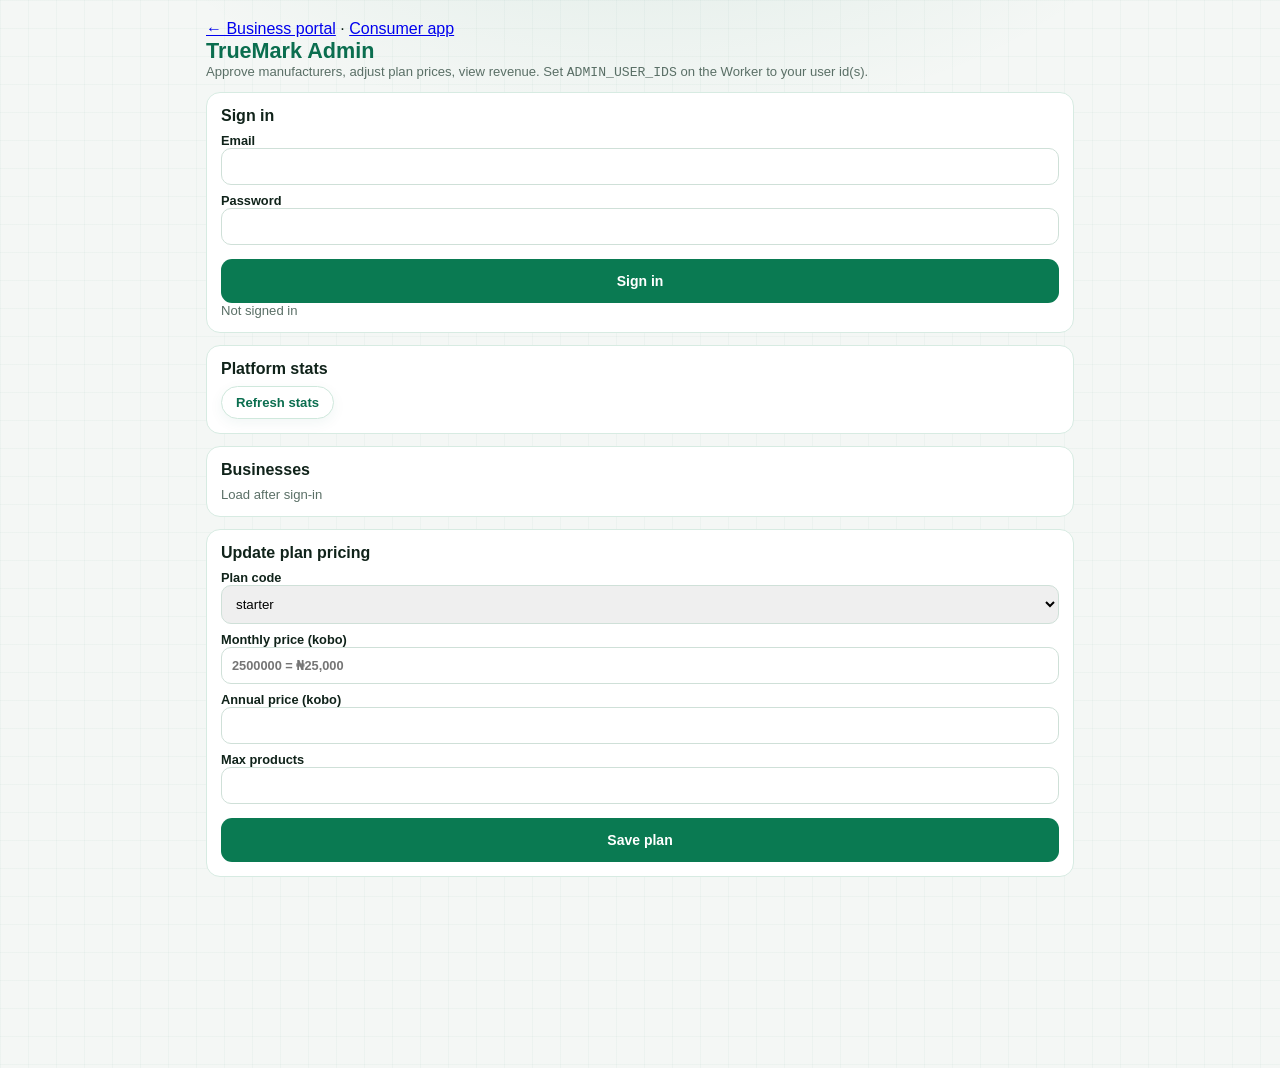
==== admin.html @ 9ccc29dc "Create admin.html" ====
<!DOCTYPE html>
<html lang="en">
<head>
  <meta charset="UTF-8" />
  <meta name="viewport" content="width=device-width, initial-scale=1" />
  <title>TrueMark Admin</title>
  <link rel="stylesheet" href="style.css" />
  <style>
    .wrap { max-width: 900px; margin: 0 auto; padding: 20px 16px 80px; }
    .wrap h1 { color: #0b6e4f; font-size: 1.35rem; }
    .card {
      background: #fff; border: 1px solid #d7ebe2; border-radius: 14px;
      padding: 14px; margin: 12px 0;
    }
    table { width: 100%; border-collapse: collapse; font-size: 0.8rem; }
    th, td { text-align: left; padding: 8px 6px; border-bottom: 1px solid #e8f0ec; vertical-align: top; }
    .muted { color: #5a6f66; font-size: 0.82rem; }
    label { display: block; font-size: 0.8rem; font-weight: 700; margin: 8px 0 4px; }
    input, select { width: 100%; box-sizing: border-box; padding: 10px; border-radius: 10px; border: 1px solid #cfe0d8; }
  </style>
</head>
<body>
  <div class="wrap">
    <p><a href="./business.html">← Business portal</a> · <a href="./">Consumer app</a></p>
    <h1>TrueMark Admin</h1>
    <p class="muted">Approve manufacturers, adjust plan prices, view revenue. Set <code>ADMIN_USER_IDS</code> on the Worker to your user id(s).</p>

    <div class="card">
      <h2 style="margin:0 0 8px;font-size:1rem;">Sign in</h2>
      <label>Email <input id="email" type="email" /></label>
      <label>Password <input id="password" type="password" /></label>
      <button type="button" class="scan-again-button" id="btnLogin" style="margin-top:10px;">Sign in</button>
      <p class="muted" id="who">Not signed in</p>
    </div>

    <div class="card">
      <h2 style="margin:0 0 8px;font-size:1rem;">Platform stats</h2>
      <pre id="stats" class="muted" style="white-space:pre-wrap;"></pre>
      <button type="button" class="chip-btn" id="btnStats">Refresh stats</button>
    </div>

    <div class="card">
      <h2 style="margin:0 0 8px;font-size:1rem;">Businesses</h2>
      <div id="bizTable" class="muted">Load after sign-in</div>
    </div>

    <div class="card">
      <h2 style="margin:0 0 8px;font-size:1rem;">Update plan pricing</h2>
      <label>Plan code
        <select id="planCode">
          <option value="starter">starter</option>
          <option value="professional">professional</option>
          <option value="business">business</option>
          <option value="enterprise">enterprise</option>
        </select>
      </label>
      <label>Monthly price (kobo) <input id="priceMonthly" type="number" placeholder="2500000 = ₦25,000" /></label>
      <label>Annual price (kobo) <input id="priceAnnual" type="number" /></label>
      <label>Max products <input id="maxProducts" type="number" /></label>
      <button type="button" class="scan-again-button" id="btnPlan" style="margin-top:10px;">Save plan</button>
      <p id="planMsg" class="muted"></p>
    </div>
  </div>
  <script>
  const API = "https://truemark-ai.edialeeghonghon.workers.dev";
  const TOKEN_KEY = "truemark_auth_token";
  const $ = (id) => document.getElementById(id);
  const token = () => localStorage.getItem(TOKEN_KEY) || "";
  const headers = () => ({
    "Content-Type": "application/json",
    ...(token() ? { Authorization: "Bearer " + token() } : {})
  });

  async function api(path, options = {}) {
    const res = await fetch(API + path, { ...options, headers: { ...headers(), ...(options.headers || {}) } });
    const data = await res.json().catch(() => ({}));
    if (!res.ok) throw new Error(data.error || data.message || String(res.status));
    return data;
  }

  $("btnLogin").onclick = async () => {
    try {
      const data = await api("/auth/login", {
        method: "POST",
        body: JSON.stringify({ email: $("email").value.trim(), password: $("password").value })
      });
      if (data.token) localStorage.setItem(TOKEN_KEY, data.token);
      $("who").textContent = "Signed in as " + (data.user?.email || "") + " · id: " + (data.user?.id || "");
      await loadAll();
    } catch (e) {
      $("who").textContent = e.message;
    }
  };

  async function loadStats() {
    const data = await api("/admin/stats");
    const s = data.stats || {};
    $("stats").textContent = JSON.stringify(s, null, 2) +
      "\n\nRevenue (NGN): " + ((s.revenue_kobo || 0) / 100).toLocaleString();
  }

  async function loadBusinesses() {
    const data = await api("/admin/businesses");
    const rows = data.businesses || [];
    if (!rows.length) {
      $("bizTable").textContent = "No businesses yet.";
      return;
    }
    $("bizTable").innerHTML =
      "<table><thead><tr><th>Company</th><th>Status</th><th>Plan</th><th>Actions</th></tr></thead><tbody>" +
      rows
        .map((b) => {
          return (
            "<tr><td>" +
            (b.legal_name || "") +
            "<br/><span class='muted'>" +
            (b.email || "") +
            "</span></td><td>" +
            b.status +
            "</td><td>" +
            (b.plan_code || "") +
            "</td><td>" +
            "<button type='button' data-id='" +
            b.id +
            "' data-status='approved' class='chip-btn approve'>Approve</button> " +
            "<button type='button' data-id='" +
            b.id +
            "' data-status='rejected' class='chip-btn reject'>Reject</button> " +
            "<button type='button' data-id='" +
            b.id +
            "' data-status='suspended' class='chip-btn'>Suspend</button>" +
            "</td></tr>"
          );
        })
        .join("") +
      "</tbody></table>";

    $("bizTable").querySelectorAll("button[data-id]").forEach((btn) => {
      btn.addEventListener("click", async () => {
        try {
          await api("/admin/businesses/status", {
            method: "POST",
            body: JSON.stringify({
              business_id: btn.getAttribute("data-id"),
              status: btn.getAttribute("data-status")
            })
          });
          await loadBusinesses();
        } catch (e) {
          alert(e.message);
        }
      });
    });
  }

  async function loadAll() {
    try {
      await loadStats();
      await loadBusinesses();
    } catch (e) {
      $("stats").textContent = e.message;
    }
  }

  $("btnStats").onclick = () => loadAll();
  $("btnPlan").onclick = async () => {
    try {
      const body = { code: $("planCode").value };
      if ($("priceMonthly").value) body.price_monthly_kobo = Number($("priceMonthly").value);
      if ($("priceAnnual").value) body.price_annual_kobo = Number($("priceAnnual").value);
      if ($("maxProducts").value) body.max_products = Number($("maxProducts").value);
      await api("/admin/plans", { method: "POST", body: JSON.stringify(body) });
      $("planMsg").textContent = "Plan updated.";
    } catch (e) {
      $("planMsg").textContent = e.message;
    }
  };

  if (token()) {
    $("who").textContent = "Session present — loading…";
    loadAll();
  }
  </script>
</body>
</html>
---- style.css ----
/* =====================================================
   TRUEMARK — CLEAN RESPONSIVE DESIGN
   Version 5.0
===================================================== */

:root {
  --green: #087a50;
  --dark-green: #075c3e;
  --light-green: #eaf6ef;
  --background: #f5f8f6;
  --text: #18251f;
  --muted: #7c8981;
  --border: #e5ece7;
  --white: #ffffff;
  --shadow: 0 8px 25px rgba(20, 60, 40, .06);
}

* {
  margin: 0;
  padding: 0;
  box-sizing: border-box;
}

html {
  scroll-behavior: smooth;
  scroll-padding-top: 20px;
}

body {
  font-family: "DM Sans", sans-serif;
  background: var(--background);
  color: var(--text);
  padding-bottom: 100px;
  overflow-x: hidden;
}

button,
input {
  font: inherit;
}

button {
  cursor: pointer;
}

button:disabled {
  opacity: .6;
  cursor: wait;
}

img,
video {
  max-width: 100%;
}

/* HEADER */

.topbar {
  height: 72px;
  background: var(--white);
  border-bottom: 1px solid var(--border);
  display: flex;
  align-items: center;
  justify-content: space-between;
  padding: 0 6%;
  position: sticky;
  top: 0;
  z-index: 100;
}

.brand {
  display: flex;
  align-items: center;
  gap: 10px;
  font-size: 25px;
  font-weight: 800;
  color: var(--text);
  text-decoration: none;
}

.brand > span:last-child span {
  color: var(--green);
}

.brand-icon {
  width: 40px;
  height: 40px;
  background: var(--green);
  color: white;
  border-radius: 12px;
  display: grid;
  place-items: center;
  font-size: 27px;
}

.profile-icon {
  width: 40px;
  height: 40px;
  background: var(--light-green);
  color: var(--green);
  border-radius: 50%;
  display: grid;
  place-items: center;
  font-size: 17px;
  font-weight: 800;
}

/* MAIN CONTAINER */

.container {
  width: 100%;
  max-width: 760px;
  margin: auto;
  padding: 30px 20px;
}

/* WELCOME */

.welcome-section {
  margin-bottom: 25px;
}

.eyebrow {
  color: var(--green);
  font-size: 11px;
  letter-spacing: 1.8px;
  font-weight: 800;
  margin-bottom: 12px;
}

.welcome-section h1 {
  font-size: clamp(29px, 6vw, 40px);
  font-weight: 800;
  letter-spacing: -1.2px;
  line-height: 1.2;
  margin-bottom: 12px;
}

.welcome-description {
  color: var(--muted);
  font-size: 15px;
  line-height: 1.7;
  max-width: 520px;
}

/* beta-banner rule moved to readable block at end */

   
/* MAIN SCAN CARD */

.scan-card {
  background: linear-gradient(135deg, #087a50, #075c3e);
  color: white;
  padding: 26px 23px;
  border-radius: 22px;
  margin-bottom: 32px;
  box-shadow: 0 12px 25px rgba(8, 122, 80, .12);
}

.scan-icon {
  width: 48px;
  height: 48px;
  background: rgba(255,255,255,.15);
  border-radius: 14px;
  display: grid;
  place-items: center;
  font-size: 25px;
  margin-bottom: 18px;
}

.scan-card h2 {
  font-size: 23px;
  line-height: 1.3;
  margin-bottom: 10px;
}

.scan-card p {
  font-size: 14px;
  line-height: 1.65;
  color: rgba(255,255,255,.88);
  margin-bottom: 20px;
}

.primary-scan-button {
  width: 100%;
  min-height: 52px;
  padding: 14px 17px;
  border: none;
  border-radius: 13px;
  background: white;
  color: var(--dark-green);
  font-size: 15px;
  font-weight: 800;
  display: flex;
  justify-content: space-between;
  align-items: center;
  transition: .2s;
}

.primary-scan-button:active {
  transform: scale(.98);
}

/* SEARCH */

.search-section {
  margin-bottom: 35px;
}

.search-section h2,
.section-heading h2 {
  font-size: 19px;
  font-weight: 800;
}

.search-section h2 {
  margin-bottom: 13px;
}

.search-box {
  min-height: 52px;
  display: flex;
  align-items: center;
  gap: 9px;
  background: white;
  padding: 7px 9px 7px 13px;
  border: 1px solid var(--border);
  border-radius: 13px;
  box-shadow: var(--shadow);
  min-width: 0;
}

.search-box > span {
  font-size: 22px;
  color: var(--green);
  flex-shrink: 0;
}

.search-box input {
  min-width: 0;
  width: 100%;
  flex: 1;
  border: none;
  outline: none;
  font-size: 13px;
  background: transparent;
  color: var(--text);
}

.search-box button {
  flex-shrink: 0;
  border: none;
  background: var(--green);
  color: white;
  padding: 11px 14px;
  border-radius: 9px;
  font-size: 12px;
  font-weight: 700;
}

/* CATEGORIES */

.categories-section {
  margin-bottom: 38px;
}

.section-heading {
  display: flex;
  justify-content: space-between;
  align-items: center;
  gap: 10px;
  margin-bottom: 16px;
}

.section-heading > span,
.section-heading > button {
  color: var(--green);
  font-weight: 700;
  border: none;
  background: none;
  font-size: 12px;
}

.category-grid {
  display: grid;
  grid-template-columns: repeat(2, minmax(0, 1fr));
  gap: 12px;
}

.category-card {
  min-width: 0;
  min-height: 105px;
  background: white;
  border: 1px solid var(--border);
  border-radius: 15px;
  display: flex;
  flex-direction: column;
  justify-content: center;
  align-items: flex-start;
  gap: 9px;
  color: var(--text);
  padding: 15px;
  text-align: left;
  transition: .2s;
  box-shadow: var(--shadow);
}

.category-card > span {
  font-size: 25px;
}

.category-card strong {
  font-size: 13px;
  font-weight: 700;
}

.category-card:active {
  transform: scale(.97);
}

.category-card.selected {
  border-color: var(--green);
  background: var(--light-green);
}

/* HISTORY */

.history-section {
  margin-bottom: 35px;
}

.history-list {
  background: white;
  border: 1px solid var(--border);
  border-radius: 15px;
  overflow: hidden;
  box-shadow: var(--shadow);
}

.empty-state {
  min-height: 170px;
  display: flex;
  flex-direction: column;
  justify-content: center;
  align-items: center;
  text-align: center;
  padding: 25px;
}

.empty-icon {
  font-size: 32px;
  color: var(--green);
  margin-bottom: 15px;
}

.empty-state h3 {
  font-size: 16px;
  margin-bottom: 7px;
}

.empty-state p {
  color: var(--muted);
  font-size: 13px;
  line-height: 1.6;
}

.history-item {
  display: flex;
  justify-content: space-between;
  align-items: center;
  padding: 15px;
  border-bottom: 1px solid var(--border);
  gap: 12px;
}

.history-item:last-child {
  border-bottom: none;
}

.history-item strong {
  display: block;
  font-size: 14px;
  overflow-wrap: anywhere;
}

.history-item small {
  color: var(--muted);
  display: block;
  margin-top: 6px;
  font-size: 11px;
  overflow-wrap: anywhere;
}

.history-badge {
  background: var(--light-green);
  color: var(--green);
  padding: 8px 10px;
  border-radius: 9px;
  font-size: 10px;
  font-weight: 700;
  flex-shrink: 0;
}

/* ALERT CARD */

.alert-card {
  display: flex;
  align-items: center;
  gap: 13px;
  background: #fff8e9;
  border: 1px solid #f2e6c9;
  padding: 17px;
  border-radius: 16px;
  margin-bottom: 20px;
}

.alert-icon {
  width: 43px;
  height: 43px;
  background: #f8edcf;
  border-radius: 50%;
  display: grid;
  place-items: center;
  color: #9a762d;
  font-size: 21px;
  flex-shrink: 0;
}

.alert-card h3 {
  font-size: 15px;
  margin-bottom: 5px;
}

.alert-card p {
  color: #99896b;
  font-size: 12px;
  line-height: 1.5;
}

.alert-arrow {
  margin-left: auto;
  color: #a48b4d;
  font-size: 20px;
  flex-shrink: 0;
}

/* SCANNER MODAL */

.scanner-modal {
  position: fixed;
  inset: 0;
  z-index: 1000;
  background: rgba(0,0,0,.68);
  display: none;
  justify-content: center;
  align-items: center;
  padding: 12px;
  overflow-y: auto;
}

.scanner-modal.open {
  display: flex;
}

.scanner-box {
  background: white;
  width: 100%;
  max-width: 480px;
  max-height: 94vh;
  overflow-y: auto;
  padding: 20px;
  border-radius: 20px;
  box-shadow: 0 20px 60px rgba(0,0,0,.2);
}

.scanner-header {
  display: flex;
  justify-content: space-between;
  align-items: center;
  gap: 12px;
  margin-bottom: 15px;
}

.scanner-label {
  color: var(--green);
  font-size: 10px;
  letter-spacing: 1.5px;
  font-weight: 800;
}

.scanner-header h2 {
  margin-top: 5px;
  font-size: 21px;
}

.close-button {
  width: 38px;
  height: 38px;
  border: none;
  background: var(--light-green);
  color: var(--green);
  border-radius: 50%;
  font-size: 25px;
  flex-shrink: 0;
}

.scanner-description {
  color: var(--muted);
  font-size: 13px;
  line-height: 1.6;
  margin-bottom: 15px;
}

.scan-options {
  display: grid;
  grid-template-columns: repeat(2, minmax(0, 1fr));
  gap: 9px;
  margin: 15px 0;
}

.scan-options button {
  min-width: 0;
  min-height: 48px;
  border-radius: 11px;
  padding: 10px;
  font-size: 12px;
  line-height: 1.4;
  font-weight: 800;
}

.camera-button {
  border: none;
  background: var(--green);
  color: white;
}

.label-button {
  background: white;
  color: var(--green);
  border: 1px solid var(--green);
}

#reader {
  width: 100%;
  min-height: 0;
  overflow: hidden;
  border-radius: 13px;
}

#reader video {
  width: 100% !important;
  border-radius: 13px;
  object-fit: cover;
}

#reader__dashboard_section_csr button,
#reader__dashboard_section_swaplink {
  margin: 8px;
}

.scanner-status {
  text-align: center;
  color: var(--muted);
  font-size: 12px;
  line-height: 1.6;
  margin: 12px 0;
}

.scan-result {
  width: 100%;
  text-align: center;
  padding: 17px 12px;
  background: var(--light-green);
  border-radius: 15px;
  margin-top: 15px;
  overflow-wrap: anywhere;
}

.scan-result[hidden] {
  display: none;
}

.result-check {
  width: 42px;
  height: 42px;
  display: grid;
  place-items: center;
  margin: auto auto 12px;
  background: var(--green);
  color: white;
  border-radius: 50%;
  font-size: 23px;
}

.scan-result h3 {
  font-size: 17px;
  margin-bottom: 10px;
}

.scan-result p {
  color: #64736a;
  font-size: 12px;
  line-height: 1.6;
  margin: 8px 0;
}

.scan-result strong {
  overflow-wrap: anywhere;
  color: var(--dark-green);
}

.product-details {
  width: 100%;
  text-align: left;
  background: white;
  border: 1px solid var(--border);
  border-radius: 12px;
  padding: 13px;
  margin: 13px 0;
}

.product-details p {
  margin: 8px 0;
  font-size: 13px;
}

.product-details p strong {
  color: var(--dark-green);
}

.verification-warning {
  background: #fff4df;
  border: 1px solid #f0d8a9;
  border-radius: 11px;
  padding: 13px;
  margin: 13px 0;
  text-align: left;
}

.verification-warning strong {
  display: block;
  color: #805b16;
  margin-bottom: 6px;
}

.verification-warning p {
  margin: 0;
}

.ocr-result {
  text-align: left;
  background: white;
  border: 1px solid var(--border);
  padding: 13px;
  border-radius: 12px;
  margin: 13px 0;
}

.ocr-result h4 {
  color: var(--dark-green);
  font-size: 14px;
  margin-bottom: 9px;
}

.ocr-result pre {
  white-space: pre-wrap;
  overflow-wrap: anywhere;
  font-family: inherit;
  font-size: 12px;
  line-height: 1.6;
  color: var(--text);
}

.scan-again-button {
  width: 100%;
  border: none;
  background: var(--green);
  color: white;
  padding: 14px;
  border-radius: 11px;
  font-weight: 800;
  font-size: 14px;
  margin-top: 10px;
}

.result-note {
  margin-bottom: 14px !important;
}

.privacy-note {
  text-align: center;
  font-size: 11px;
  color: var(--muted);
  line-height: 1.5;
  margin-top: 15px;
}

/* SMART OCR RESULTS */

.smart-ocr-result {
  width: 100%;
  min-width: 0;
  text-align: left;
}

.ocr-confidence {
  font-size: 12px;
  color: #64748b;
  margin-bottom: 14px;
}

.smart-information-grid {
  display: grid;
  grid-template-columns: repeat(2, minmax(0, 1fr));
  gap: 9px;
  margin: 15px 0;
}

.smart-field {
  min-width: 0;
  padding: 12px;
  border: 1px solid var(--border);
  border-radius: 11px;
  background: #f7faf8;
  display: flex;
  flex-direction: column;
  gap: 6px;
  overflow-wrap: anywhere;
}

.smart-field-label {
  color: #64748b;
  font-size: 11px;
  line-height: 1.4;
}

.smart-field-value {
  color: #173c2b;
  font-size: 13px;
  line-height: 1.5;
  overflow-wrap: anywhere;
}

.smart-field small {
  font-size: 10px;
  color: #64748b;
}

.possible-dates {
  padding: 13px;
  margin: 13px 0;
  border-radius: 11px;
  background: #fff8e8;
  overflow-wrap: anywhere;
}

.possible-dates h4 {
  margin-top: 0;
}

.ocr-text {
  white-space: pre-wrap;
  overflow-wrap: anywhere;
  word-break: normal;
  line-height: 1.6;
  padding: 12px;
  border-radius: 11px;
  background: #f4f6f5;
  font-size: 11px;
  max-width: 100%;
  box-sizing: border-box;
}

/* VERSION 4 OCR FIELD SUPPORT */

.tm4-fields {
  display: grid;
  grid-template-columns: repeat(2, minmax(0, 1fr));
  gap: 10px;
  margin: 15px 0;
  text-align: left;
}

.tm4-field {
  min-width: 0;
  display: flex;
  flex-direction: column;
  gap: 6px;
  padding: 11px;
  background: #f7faf8;
  border: 1px solid var(--border);
  border-radius: 10px;
}

.tm4-field label {
  color: var(--muted);
  font-size: 11px;
  font-weight: 700;
}

.tm4-field input,
.tm4-field textarea {
  width: 100%;
  min-width: 0;
  padding: 9px;
  border: 1px solid var(--border);
  border-radius: 8px;
  outline-color: var(--green);
  background: white;
  color: var(--text);
  font-size: 12px;
}

.tm4-field textarea {
  resize: vertical;
}

.tm4-raw {
  width: 100%;
  margin: 12px 0;
  padding: 12px;
  border-radius: 10px;
  background: #f4f6f5;
  text-align: left;
  overflow-wrap: anywhere;
}

.tm4-raw summary {
  color: var(--dark-green);
  font-size: 12px;
  font-weight: 700;
  cursor: pointer;
}

.tm4-raw pre {
  margin-top: 10px;
  white-space: pre-wrap;
  overflow-wrap: anywhere;
  font-family: inherit;
  font-size: 11px;
  line-height: 1.6;
}

/* TOAST */

.toast {
  position: fixed;
  bottom: 90px;
  left: 50%;
  transform: translateX(-50%);
  background: #17271f;
  color: white;
  padding: 12px 17px;
  border-radius: 11px;
  width: max-content;
  max-width: 90%;
  font-size: 12px;
  z-index: 1200;
  display: none;
  text-align: center;
}

.toast.show {
  display: block;
}

/* BOTTOM NAVIGATION */

.bottom-nav {
  position: fixed;
  bottom: 0;
  left: 0;
  width: 100%;
  min-height: 67px;
  background: white;
  border-top: 1px solid var(--border);
  display: flex;
  justify-content: space-around;
  align-items: center;
  padding: 8px 5px;
  padding-bottom: max(8px, env(safe-area-inset-bottom));
  z-index: 500;
}

.nav-item {
  border: none;
  background: none;
  display: flex;
  flex-direction: column;
  align-items: center;
  justify-content: center;
  gap: 4px;
  color: #a4aea8;
  flex: 1;
  min-width: 0;
}

.nav-item span {
  font-size: 22px;
}

.nav-item small {
  font-size: 10px;
  font-weight: 700;
}

.nav-item.active {
  color: var(--green);
}

/* TABLETS AND DESKTOP */

@media (min-width: 700px) {
  .container {
    padding-top: 42px;
  }

  .category-grid {
    grid-template-columns: repeat(4, minmax(0, 1fr));
  }

  .category-card {
    min-height: 125px;
    align-items: center;
    text-align: center;
  }

  .bottom-nav {
    max-width: 520px;
    left: 50%;
    transform: translateX(-50%);
    border: 1px solid var(--border);
    border-bottom: none;
    border-radius: 17px 17px 0 0;
  }
}

/* SMALL PHONES */

@media (max-width: 380px) {
  .container {
    padding-left: 14px;
    padding-right: 14px;
  }

  .scan-card {
    padding: 22px 17px;
  }

  .scan-card h2 {
    font-size: 20px;
  }

  .search-box {
    gap: 6px;
    padding: 7px;
  }

  .search-box button {
    padding: 10px;
  }

  .scan-options {
    grid-template-columns: 1fr;
  }

  .smart-information-grid,
  .tm4-fields {
    grid-template-columns: 1fr;
  }
}

/* ACCESSIBILITY */

button:focus-visible,
input:focus-visible,
a:focus-visible {
  outline: 2px solid var(--green);
  outline-offset: 3px;
}

@media (prefers-reduced-motion: reduce) {
  *,
  *::before,
  *::after {
    scroll-behavior: auto !important;
    transition-duration: .01ms !important;
    animation-duration: .01ms !important;
  }
}






.feedback-row {
  text-align: center;
  padding: 8px 14px 12px;
  margin: 0;
  background: #f3faf6;
}

.feedback-link {
  color: #0b6e4f;
  font-weight: 600;
  text-decoration: underline;
}

.feedback-section {
  text-align: center;
  padding: 20px 16px 28px;
  font-size: 0.95rem;
}





/* ---- Search / authenticity guidance ---- */
.auth-card {
  margin-top: 14px;
  padding: 14px 14px 12px;
  border-radius: 14px;
  background: #f3faf6;
  border: 1px solid #cfe8dc;
  border-left: 4px solid #0b6e4f;
}

.auth-card-title {
  margin: 0 0 6px;
  font-size: 1rem;
  font-weight: 700;
  color: #0b6e4f;
}

.auth-card-lead {
  margin: 0 0 12px;
  font-size: 0.92rem;
  line-height: 1.45;
  color: #35584a;
}

.auth-card h4 {
  margin: 0 0 8px;
  font-size: 0.95rem;
  font-weight: 700;
  color: #12352a;
}

.auth-steps {
  margin: 0 0 14px;
  padding-left: 1.15rem;
}

.auth-steps li {
  margin: 0 0 8px;
  font-size: 0.92rem;
  line-height: 1.4;
  color: #24352f;
}

.auth-actions {
  display: flex;
  flex-direction: column;
  gap: 8px;
  margin: 0 0 12px;
}

.auth-actions a.scan-again-button {
  text-align: center;
  text-decoration: none;
}

.buy-card {
  margin-top: 4px;
  padding-top: 12px;
  border-top: 1px solid #d7ebe2;
}

.buy-card-title {
  margin: 0 0 8px;
  font-size: 0.95rem;
  font-weight: 700;
  color: #12352a;
}

.buy-note {
  margin: 10px 0 0;
  font-size: 0.82rem;
  line-height: 1.4;
  color: #5a6f66;
}


/* ---- Auth modal (must sit above bottom nav + scanner) ---- */
.auth-modal {
  position: fixed;
  inset: 0;
  background: rgba(10, 30, 22, 0.55);
  display: none;
  align-items: center;
  justify-content: center;
  z-index: 3000;
  padding: 16px;
  padding-bottom: max(16px, env(safe-area-inset-bottom));
  box-sizing: border-box;
  overflow-y: auto;
  -webkit-overflow-scrolling: touch;
  overscroll-behavior: contain;
  pointer-events: auto;
}
.auth-modal.open {
  display: flex;
}
.auth-box {
  position: relative;
  width: 100%;
  max-width: 420px;
  max-height: min(88vh, 640px);
  overflow-y: auto;
  -webkit-overflow-scrolling: touch;
  background: #fff;
  border-radius: 18px;
  padding: 18px 16px 20px;
  box-shadow: 0 16px 48px rgba(0, 0, 0, 0.22);
  box-sizing: border-box;
  z-index: 3001;
  pointer-events: auto;
  margin: auto;
}
.auth-box h2 {
  margin: 0;
  font-size: 1.15rem;
  color: #0b6e4f;
}
.auth-box label {
  display: block;
  font-size: 0.85rem;
  font-weight: 600;
  margin: 10px 0 4px;
  color: #12352a;
}
.auth-box input {
  width: 100%;
  box-sizing: border-box;
  padding: 12px 12px;
  border-radius: 10px;
  border: 1px solid #cfe0d8;
  font: inherit;
  background: #fff;
  position: relative;
  z-index: 1;
}
.auth-box input:focus {
  outline: 2px solid #0b6e4f;
  border-color: #0b6e4f;
}
.auth-error {
  min-height: 1.2em;
  margin: 10px 0 0;
  color: #b42318;
  font-size: 0.88rem;
}
.auth-actions-row {
  display: flex;
  flex-direction: column;
  gap: 8px;
  margin-top: 14px;
  position: relative;
  z-index: 2;
}
.auth-actions-row .scan-again-button,
#authSubmit {
  position: relative;
  z-index: 3;
  pointer-events: auto;
  touch-action: manipulation;
  width: 100%;
}
.auth-switch {
  background: none;
  border: none;
  color: #0b6e4f;
  font: inherit;
  font-weight: 600;
  text-align: center;
  padding: 10px;
  cursor: pointer;
  position: relative;
  z-index: 3;
  pointer-events: auto;
  touch-action: manipulation;
}
.profile-icon {
  cursor: pointer;
  position: relative;
  z-index: 110;
}
/* Hide bottom nav while auth is open so it cannot steal taps */
body.auth-open .bottom-nav,
body.auth-open nav.bottom-nav,
body.auth-open .nav-bar,
body.auth-open footer.nav {
  visibility: hidden;
  pointer-events: none;
}
body.auth-open {
  overflow: hidden;
}
.auth-optional-note {
  margin: 0 0 12px;
  font-size: 0.78rem;
  line-height: 1.4;
  color: #5a6f66;
}


/* ===== Animated Stay Informed (motion desk) ===== */
#alerts {
  cursor: pointer;
  transition: transform 0.25s ease, box-shadow 0.25s ease, border-color 0.25s ease;
}
#alerts:hover,
#alerts.is-active {
  transform: translateY(-2px);
  box-shadow: 0 12px 28px rgba(11, 110, 79, 0.18);
  border-color: #0b6e4f;
}
#alerts .alert-arrow {
  transition: transform 0.25s ease;
}
#alerts:hover .alert-arrow,
#alerts.is-active .alert-arrow {
  transform: translateX(4px);
}

.alerts-panel {
  margin: 10px 0 28px;
  opacity: 0;
  transform: translateY(18px) scale(0.98);
  filter: blur(4px);
  transition:
    opacity 0.35s ease,
    transform 0.45s cubic-bezier(0.16, 1, 0.3, 1),
    filter 0.35s ease;
}
.alerts-panel.is-open {
  opacity: 1;
  transform: translateY(0) scale(1);
  filter: blur(0);
}

.alerts-shell {
  position: relative;
  overflow: hidden;
  border-radius: 22px;
  padding: 18px 16px 16px;
  color: #e8fff5;
  background:
    radial-gradient(1200px 400px at 10% -10%, rgba(46, 229, 157, 0.22), transparent 55%),
    radial-gradient(900px 360px at 90% 0%, rgba(56, 189, 248, 0.16), transparent 50%),
    linear-gradient(165deg, #071510 0%, #0b2a1f 48%, #0a1c16 100%);
  border: 1px solid rgba(126, 231, 186, 0.18);
  box-shadow: 0 20px 50px rgba(0, 0, 0, 0.28);
}

.alerts-glow {
  pointer-events: none;
  position: absolute;
  inset: -40% auto auto 20%;
  width: 220px;
  height: 220px;
  border-radius: 50%;
  background: rgba(46, 229, 157, 0.18);
  filter: blur(40px);
  animation: alertsPulse 4.5s ease-in-out infinite;
}

@keyframes alertsPulse {
  0%, 100% { transform: translate(0, 0) scale(1); opacity: 0.5; }
  50% { transform: translate(30px, 20px) scale(1.15); opacity: 0.9; }
}

.alerts-head {
  position: relative;
  z-index: 1;
  display: flex;
  justify-content: space-between;
  gap: 12px;
  align-items: flex-start;
  margin-bottom: 14px;
}
.alerts-kicker {
  margin: 0 0 4px;
  font-size: 0.75rem;
  letter-spacing: 0.08em;
  text-transform: uppercase;
  color: #7ee7ba;
  font-weight: 700;
}
.alerts-shell h3 {
  margin: 0 0 6px;
  font-size: 1.35rem;
  color: #fff;
}
.alerts-note {
  margin: 0;
  font-size: 0.88rem;
  line-height: 1.45;
  color: rgba(232, 255, 245, 0.72);
}
.alerts-close {
  flex: 0 0 auto;
  width: 36px;
  height: 36px;
  border-radius: 999px;
  border: 1px solid rgba(255, 255, 255, 0.14);
  background: rgba(255, 255, 255, 0.06);
  color: #fff;
  font-size: 1.3rem;
  line-height: 1;
  cursor: pointer;
}

.alerts-track {
  position: relative;
  z-index: 1;
  display: flex;
  gap: 12px;
  overflow-x: auto;
  padding: 6px 2px 12px;
  scroll-snap-type: x mandatory;
  -webkit-overflow-scrolling: touch;
}
.alerts-track::-webkit-scrollbar {
  height: 6px;
}
.alerts-track::-webkit-scrollbar-thumb {
  background: rgba(126, 231, 186, 0.35);
  border-radius: 99px;
}

.alert-motion-card {
  flex: 0 0 min(78vw, 280px);
  scroll-snap-align: start;
  border-radius: 18px;
  padding: 14px;
  background: rgba(255, 255, 255, 0.06);
  border: 1px solid rgba(255, 255, 255, 0.1);
  backdrop-filter: blur(8px);
  opacity: 0;
  transform: translateY(22px);
  transition:
    opacity 0.45s ease,
    transform 0.55s cubic-bezier(0.16, 1, 0.3, 1);
  transition-delay: calc(var(--delay, 1) * 70ms);
}
.alert-motion-card.in {
  opacity: 1;
  transform: translateY(0);
}
.alert-motion-card:hover {
  border-color: rgba(126, 231, 186, 0.45);
  background: rgba(255, 255, 255, 0.09);
}
.alert-motion-top {
  margin-bottom: 8px;
}
.alert-pill {
  display: inline-block;
  font-size: 0.7rem;
  font-weight: 800;
  letter-spacing: 0.06em;
  text-transform: uppercase;
  padding: 4px 8px;
  border-radius: 999px;
}
.alert-pill-nafdac {
  color: #052e1c;
  background: #7ee7ba;
}
.alert-pill-fda {
  color: #0b1f3a;
  background: #7dd3fc;
}
.alert-motion-card h4 {
  margin: 0 0 8px;
  font-size: 0.98rem;
  line-height: 1.35;
  color: #fff;
}
.alert-motion-card p {
  margin: 0 0 8px;
  font-size: 0.88rem;
  line-height: 1.45;
  color: rgba(232, 255, 245, 0.78);
}
.alert-motion-card small {
  display: block;
  margin-bottom: 8px;
  color: rgba(232, 255, 245, 0.55);
}
.alert-motion-link {
  color: #7ee7ba;
  font-weight: 700;
  font-size: 0.88rem;
  text-decoration: none;
}
.alert-motion-link:hover {
  text-decoration: underline;
}

.alerts-foot {
  position: relative;
  z-index: 1;
  display: flex;
  flex-wrap: wrap;
  gap: 10px 14px;
  padding-top: 4px;
}
.alerts-foot a {
  color: rgba(232, 255, 245, 0.85);
  font-size: 0.85rem;
  font-weight: 600;
}

.alerts-loading {
  min-height: 140px;
  display: flex;
  flex-direction: column;
  align-items: center;
  justify-content: center;
  gap: 12px;
}
.alerts-loading-text {
  margin: 0;
  color: rgba(232, 255, 245, 0.8);
  font-weight: 600;
}
.alerts-spinner {
  width: 28px;
  height: 28px;
  border-radius: 50%;
  border: 3px solid rgba(126, 231, 186, 0.25);
  border-top-color: #7ee7ba;
  animation: alertsSpin 0.8s linear infinite;
}
@keyframes alertsSpin {
  to { transform: rotate(360deg); }
}

@media (prefers-reduced-motion: reduce) {
  .alerts-panel,
  .alert-motion-card,
  #alerts,
  .alerts-glow,
  .alerts-spinner {
    animation: none !important;
    transition: none !important;
  }
  .alerts-panel {
    opacity: 1;
    transform: none;
    filter: none;
  }
  .alert-motion-card {
    opacity: 1;
    transform: none;
  }
}


/* ===== Premium polish pass ===== */
.feedback-row {
  display: flex;
  flex-wrap: wrap;
  gap: 8px;
  justify-content: center;
  align-items: center;
  padding: 10px 14px 14px;
  margin: 0;
  background: transparent;
}
.feedback-link.feedback-pill,
.chip-btn {
  display: inline-flex;
  align-items: center;
  justify-content: center;
  gap: 6px;
  padding: 8px 14px;
  border-radius: 999px;
  border: 1px solid #cfe8dc;
  background: #ffffff;
  color: #0b6e4f;
  font-size: 0.82rem;
  font-weight: 700;
  text-decoration: none;
  box-shadow: 0 4px 14px rgba(11, 110, 79, 0.06);
  transition: transform 0.18s ease, box-shadow 0.18s ease, background 0.18s ease, border-color 0.18s ease;
  cursor: pointer;
}
.feedback-link.feedback-pill:hover,
.chip-btn:hover {
  transform: translateY(-1px);
  border-color: #0b6e4f;
  box-shadow: 0 8px 20px rgba(11, 110, 79, 0.12);
  background: #f3faf6;
}
.chip-btn-danger {
  color: #b42318;
  border-color: #f0c7c2;
  background: #fff8f7;
}
.chip-btn-danger:hover {
  border-color: #b42318;
  background: #fff1ef;
  box-shadow: 0 8px 20px rgba(180, 35, 24, 0.1);
}

.history-actions {
  display: flex;
  flex-wrap: wrap;
  gap: 8px;
  align-items: center;
}
.section-heading {
  align-items: center;
}

.welcome-section {
  position: relative;
  padding: 8px 2px 6px;
}
.welcome-section .eyebrow {
  letter-spacing: 0.12em;
  font-size: 0.72rem;
  font-weight: 800;
  color: #0b6e4f;
}
.welcome-section h1 {
  font-size: clamp(1.85rem, 5vw, 2.35rem);
  line-height: 1.12;
  letter-spacing: -0.02em;
}
.trust-row {
  display: flex;
  flex-wrap: wrap;
  gap: 8px;
  margin-top: 14px;
}
.trust-chip {
  display: inline-flex;
  padding: 6px 10px;
  border-radius: 999px;
  background: rgba(8, 122, 80, 0.08);
  color: #0b6e4f;
  font-size: 0.75rem;
  font-weight: 700;
  border: 1px solid rgba(8, 122, 80, 0.12);
}

.scan-card {
  position: relative;
  overflow: hidden;
  border: 1px solid #d7ebe2;
  box-shadow: 0 16px 40px rgba(8, 122, 80, 0.08);
}
.scan-card::before {
  content: "";
  position: absolute;
  inset: -40% auto auto -20%;
  width: 180px;
  height: 180px;
  border-radius: 50%;
  background: rgba(8, 122, 80, 0.08);
  filter: blur(8px);
  pointer-events: none;
}
.primary-scan-button {
  box-shadow: 0 10px 24px rgba(8, 122, 80, 0.25);
  transition: transform 0.18s ease, box-shadow 0.18s ease;
}
.primary-scan-button:hover {
  transform: translateY(-1px);
  box-shadow: 0 14px 28px rgba(8, 122, 80, 0.3);
}

.search-box {
  box-shadow: 0 8px 22px rgba(20, 60, 40, 0.05);
}
.category-card {
  transition: transform 0.18s ease, border-color 0.18s ease, box-shadow 0.18s ease;
}
.category-card:hover {
  transform: translateY(-2px);
  border-color: #0b6e4f;
  box-shadow: 0 10px 22px rgba(8, 122, 80, 0.1);
}

.topbar {
  backdrop-filter: blur(10px);
  background: rgba(255, 255, 255, 0.92);
}
/* beta-banner rule moved to readable block at end */


.history-item {
  transition: transform 0.15s ease, box-shadow 0.15s ease;
}
.history-item:hover {
  transform: translateY(-1px);
  box-shadow: 0 8px 18px rgba(20, 60, 40, 0.06);
}

body {
  background:
    radial-gradient(900px 420px at 50% -120px, rgba(8, 122, 80, 0.08), transparent 60%),
    var(--background);
}


/* Beta banner — high contrast readable */
.beta-banner {
  background: #e8f5ef;
  color: #12352a;
  border-bottom: 1px solid #c5e2d3;
  font-size: 0.9rem;
  line-height: 1.55;
  padding: 12px 16px;
  text-align: center;
  font-weight: 500;
}
.beta-banner strong {
  color: #0b6e4f;
  font-weight: 800;
}


/* ===== History header: title LEFT, actions RIGHT ===== */
.history-section {
  margin-bottom: 35px;
}

.history-header {
  display: grid;
  grid-template-columns: 1fr auto;
  align-items: center;
  column-gap: 12px;
  row-gap: 10px;
  margin-bottom: 14px;
  width: 100%;
}

.history-header h2 {
  margin: 0;
  font-size: 19px;
  font-weight: 800;
  line-height: 1.2;
  color: var(--text, #18251f);
  justify-self: start;
}

.history-header .history-actions {
  display: flex;
  flex-direction: row;
  align-items: center;
  justify-content: flex-end;
  gap: 8px;
  justify-self: end;
  margin: 0;
  padding: 0;
}

.history-header .chip-btn {
  display: inline-flex;
  align-items: center;
  justify-content: center;
  white-space: nowrap;
  padding: 7px 12px;
  font-size: 0.78rem;
  border-radius: 999px;
  border: 1px solid #cfe8dc;
  background: #fff;
  color: #0b6e4f;
  font-weight: 700;
  cursor: pointer;
  box-shadow: 0 4px 14px rgba(11, 110, 79, 0.06);
}

.history-header .chip-btn-danger {
  color: #b42318;
  border-color: #f0c7c2;
  background: #fff8f7;
}

@media (max-width: 360px) {
  .history-header {
    grid-template-columns: 1fr;
  }
  .history-header .history-actions {
    justify-self: start;
  }
}


/* ===== Ad-ready polish (premium surface) ===== */
:root {
  --green: #0a7a52;
  --dark-green: #065c3d;
  --light-green: #eef8f2;
  --background: #f4f7f5;
  --text: #10231a;
  --muted: #5f7268;
  --border: #dce8e1;
  --white: #ffffff;
  --shadow: 0 10px 30px rgba(16, 35, 26, 0.07);
  --shadow-lg: 0 22px 50px rgba(16, 35, 26, 0.12);
  --radius: 20px;
}

body {
  background-color: var(--background);
  background-image:
    linear-gradient(rgba(10, 122, 82, 0.03) 1px, transparent 1px),
    linear-gradient(90deg, rgba(10, 122, 82, 0.03) 1px, transparent 1px),
    radial-gradient(900px 480px at 50% -160px, rgba(10, 122, 82, 0.10), transparent 60%);
  background-size: 28px 28px, 28px 28px, auto;
  color: var(--text);
  -webkit-font-smoothing: antialiased;
}

.container {
  max-width: 480px;
  margin: 0 auto;
  padding: 8px 16px 24px;
}

.topbar {
  position: sticky;
  top: 0;
  z-index: 40;
  backdrop-filter: blur(16px);
  -webkit-backdrop-filter: blur(16px);
  background: rgba(255, 255, 255, 0.82);
  border-bottom: 1px solid rgba(220, 232, 225, 0.9);
}

.brand {
  font-weight: 800;
  letter-spacing: -0.02em;
}

.welcome-section {
  padding: 18px 4px 10px;
  text-align: left;
}
.welcome-section .eyebrow {
  display: inline-block;
  margin-bottom: 10px;
  padding: 5px 10px;
  border-radius: 999px;
  background: rgba(10, 122, 82, 0.1);
  color: var(--green);
  font-size: 0.7rem;
  font-weight: 800;
  letter-spacing: 0.1em;
}
.welcome-section h1 {
  font-size: clamp(2rem, 6vw, 2.55rem);
  line-height: 1.08;
  letter-spacing: -0.03em;
  margin: 0 0 10px;
}
.welcome-description {
  color: var(--muted);
  font-size: 1rem;
  line-height: 1.55;
  max-width: 34ch;
}

.scan-card {
  position: relative;
  overflow: hidden;
  border-radius: 24px;
  padding: 28px 24px;
  background:
    radial-gradient(500px 220px at 100% 0%, rgba(255,255,255,0.18), transparent 50%),
    linear-gradient(145deg, #0b8a5c 0%, #066844 55%, #054f35 100%);
  color: #fff;
  border: 1px solid rgba(255,255,255,0.12);
  box-shadow: 0 24px 48px rgba(6, 88, 55, 0.28);
  margin-bottom: 28px;
}
.scan-card h2 {
  font-size: 1.45rem;
  letter-spacing: -0.02em;
}
.scan-card p {
  opacity: 0.92;
  line-height: 1.5;
}
.primary-scan-button {
  margin-top: 8px;
  border: none;
  border-radius: 999px;
  padding: 14px 18px;
  font-weight: 800;
  background: #fff;
  color: #065c3d;
  box-shadow: 0 12px 28px rgba(0,0,0,0.15);
}
.primary-scan-button:hover {
  transform: translateY(-2px);
}

.search-section,
.history-section {
  margin-bottom: 28px;
}

.search-box {
  border-radius: 16px;
  border: 1px solid var(--border);
  background: #fff;
  box-shadow: var(--shadow);
  overflow: hidden;
}

.category-card {
  border-radius: 18px;
  border: 1px solid var(--border);
  background: rgba(255,255,255,0.92);
  box-shadow: 0 8px 22px rgba(16, 35, 26, 0.05);
  transition: transform 0.2s ease, box-shadow 0.2s ease, border-color 0.2s ease;
}
.category-card:hover {
  transform: translateY(-3px);
  border-color: rgba(10, 122, 82, 0.35);
  box-shadow: var(--shadow-lg);
}

.history-list {
  border-radius: 18px;
  border: 1px solid var(--border);
  background: rgba(255,255,255,0.95);
  box-shadow: var(--shadow);
}

.history-header {
  display: grid !important;
  grid-template-columns: 1fr auto !important;
  align-items: center !important;
  width: 100%;
  margin-bottom: 14px;
}
.history-header h2 {
  margin: 0;
  justify-self: start;
}
.history-header .history-actions {
  justify-self: end !important;
  display: flex !important;
  gap: 8px;
  margin: 0 !important;
}

.alert-card {
  border-radius: 20px;
  background: #fff;
  border: 1px solid #efe4c8;
  box-shadow: var(--shadow);
  transition: transform 0.2s ease, box-shadow 0.2s ease;
}
.alert-card:hover {
  transform: translateY(-2px);
  box-shadow: var(--shadow-lg);
}

.chip-btn,
.feedback-pill {
  border-radius: 999px !important;
}

.beta-banner {
  background: #e8f5ef !important;
  color: #12352a !important;
  border-bottom: 1px solid #c5e2d3 !important;
  font-size: 0.9rem !important;
  line-height: 1.55 !important;
  padding: 12px 16px !important;
  text-align: center !important;
  font-weight: 500 !important;
}
.beta-banner strong {
  color: #0b6e4f !important;
  font-weight: 800 !important;
}

.scanner-modal .scanner-box,
.auth-box {
  border-radius: 22px;
  box-shadow: var(--shadow-lg);
}

.scan-result {
  border-radius: 18px;
  background: #fff;
  border: 1px solid var(--border);
  box-shadow: var(--shadow);
  padding: 16px;
}


/* Search result purchase chips */
.search-result-card {
  display: block;
  padding: 12px 12px 10px;
  border-bottom: 1px solid var(--border, #e5ece7);
  background: #fff;
}
.search-result-card:last-child {
  border-bottom: none;
}
.search-result-main {
  width: 100%;
  border: none;
  background: transparent;
  padding: 0;
  text-align: left;
  cursor: pointer;
  color: inherit;
  font: inherit;
}
.search-result-row {
  display: flex;
  gap: 12px;
  align-items: center;
}
.result-thumb {
  width: 56px;
  height: 56px;
  object-fit: contain;
  border-radius: 12px;
  background: #f3faf6;
  flex-shrink: 0;
}
.result-thumb-empty {
  display: grid;
  place-items: center;
  color: #0b6e4f;
  font-weight: 800;
  border: 1px solid #d7ebe2;
}
.search-result-text {
  min-width: 0;
}
.search-result-text strong {
  display: block;
  font-size: 0.95rem;
  margin-bottom: 2px;
}
.search-result-text small {
  color: var(--muted, #7c8981);
  font-size: 0.78rem;
}
.search-buy-row {
  display: flex;
  flex-wrap: wrap;
  gap: 6px;
  margin-top: 10px;
  padding-left: 68px;
}
.buy-chip {
  display: inline-flex;
  align-items: center;
  padding: 6px 10px;
  border-radius: 999px;
  border: 1px solid #cfe8dc;
  background: #f3faf6;
  color: #0b6e4f;
  font-size: 0.72rem;
  font-weight: 800;
  text-decoration: none;
}
.buy-chip:hover {
  background: #0b6e4f;
  color: #fff;
  border-color: #0b6e4f;
}
.buy-chip-muted {
  background: #fff;
  color: #456;
  border-color: #dde3df;
}
@media (max-width: 380px) {
  .search-buy-row {
    padding-left: 0;
  }
}


/* Compact next-check cards */
.auth-card {
  margin-top: 10px;
  padding: 10px 12px 10px;
  border-radius: 12px;
  background: #f3faf6;
  border: 1px solid #d5ebe0;
  border-left: 3px solid #0b6e4f;
}
.auth-card-title {
  margin: 0 0 4px;
  font-size: 0.82rem;
  font-weight: 800;
  color: #0b6e4f;
  letter-spacing: 0.01em;
}
.auth-card-lead {
  margin: 0 0 8px;
  font-size: 0.78rem;
  line-height: 1.4;
  color: #4a6358;
}
.auth-card h4,
.auth-next-label {
  margin: 0 0 6px;
  font-size: 0.72rem;
  font-weight: 800;
  text-transform: uppercase;
  letter-spacing: 0.06em;
  color: #5f7268;
}
.auth-steps,
.compact-steps {
  margin: 0 0 10px;
  padding-left: 1.05rem;
}
.auth-steps li,
.compact-steps li {
  margin: 0 0 4px;
  font-size: 0.78rem;
  line-height: 1.35;
  color: #2a3d35;
}
.auth-actions {
  gap: 6px;
  margin: 0 0 8px;
}
.auth-actions .scan-again-button {
  padding: 10px 12px;
  font-size: 0.82rem;
}
.buy-card {
  margin-top: 2px;
  padding-top: 8px;
}
.buy-card-title {
  margin: 0 0 6px;
  font-size: 0.72rem;
  font-weight: 800;
  text-transform: uppercase;
  letter-spacing: 0.06em;
  color: #5f7268;
}
.buy-note {
  margin: 6px 0 0;
  font-size: 0.72rem;
  line-height: 1.35;
  color: #6a7d74;
}
.back-link-btn {
  display: inline-flex;
  align-items: center;
  gap: 4px;
  margin: 0 0 10px;
  padding: 8px 0;
  border: none;
  background: transparent;
  color: #0b6e4f;
  font-size: 0.85rem;
  font-weight: 700;
  cursor: pointer;
}
.back-link-btn:hover {
  text-decoration: underline;
}
.minox-guide {
  margin: 12px 0;
  padding: 12px;
  border-radius: 14px;
  background: #fff;
  border: 1px solid #cfe8dc;
  box-shadow: 0 6px 18px rgba(11, 110, 79, 0.06);
}
.minox-guide-title {
  margin: 0 0 4px;
  font-size: 0.9rem;
  font-weight: 800;
  color: #0b6e4f;
}
.minox-guide-lead {
  margin: 0 0 8px;
  font-size: 0.78rem;
  line-height: 1.4;
  color: #4a6358;
}
.verification-warning {
  padding: 10px 12px !important;
  border-radius: 12px !important;
}
.verification-warning strong {
  font-size: 0.82rem !important;
}
.verification-warning p {
  font-size: 0.78rem !important;
  line-height: 1.4 !important;
  margin: 4px 0 0 !important;
}


/* TrueMark 2.0 classification badges */
.v-badge-row {
  margin: 8px 0 12px;
}
.v-badge {
  display: inline-flex;
  align-items: center;
  padding: 5px 10px;
  border-radius: 999px;
  font-size: 0.72rem;
  font-weight: 800;
  letter-spacing: 0.02em;
  text-transform: uppercase;
}
.v-badge-meaning {
  margin: 6px 0 0;
  font-size: 0.75rem;
  line-height: 1.4;
  color: #5a6f66;
}
.badge-auth { background: #e3f6ea; color: #0b6e4f; }
.badge-reg { background: #e8f1ff; color: #1d4f91; }
.badge-info { background: #eef6f1; color: #1f5c45; }
.badge-caution { background: #fff6e5; color: #8a5a00; }
.badge-risk { background: #fdecec; color: #a11818; }
.badge-unverified { background: #f1f3f2; color: #4a5a52; }

.report-form {
  display: flex;
  flex-direction: column;
  gap: 10px;
  margin-top: 10px;
}
.report-form label {
  display: flex;
  flex-direction: column;
  gap: 4px;
  font-size: 0.78rem;
  font-weight: 700;
  color: #35584a;
}
.report-form input,
.report-form textarea {
  border: 1px solid #d5ebe0;
  border-radius: 10px;
  padding: 10px 12px;
  font: inherit;
  font-weight: 500;
  background: #fff;
}
.report-entry {
  margin: 12px 0 28px;
  text-align: center;
}



/* Pack risk + FDA recall panels */
.risk-panel {
  margin: 10px 0 12px;
  padding: 10px 12px;
  border-radius: 12px;
  border: 1px solid #e6d7a8;
  background: #fff9eb;
}
.risk-high {
  border-color: #f0b4b4;
  background: #fff5f5;
}
.risk-title {
  margin: 0 0 6px;
  font-size: 0.8rem;
  font-weight: 800;
  color: #7a4e00;
}
.risk-high .risk-title {
  color: #a11818;
}
.fda-recall-panel {
  margin: 12px 0;
  padding: 12px;
  border-radius: 14px;
  border: 1px solid #d7e3f4;
  background: #f7faff;
}
.fda-recall-panel .risk-title {
  color: #1d4f91;
}
.recall-row {
  padding: 8px 0;
  border-bottom: 1px solid #e3ebf5;
}
.recall-row:last-child {
  border-bottom: none;
}
.recall-row strong {
  display: block;
  font-size: 0.82rem;
  margin-bottom: 2px;
}
.recall-row small {
  display: block;
  color: #5a6f80;
  font-size: 0.72rem;
  margin-bottom: 4px;
}
.recall-row p {
  margin: 0;
  font-size: 0.76rem;
  line-height: 1.35;
  color: #2a3d4a;
}
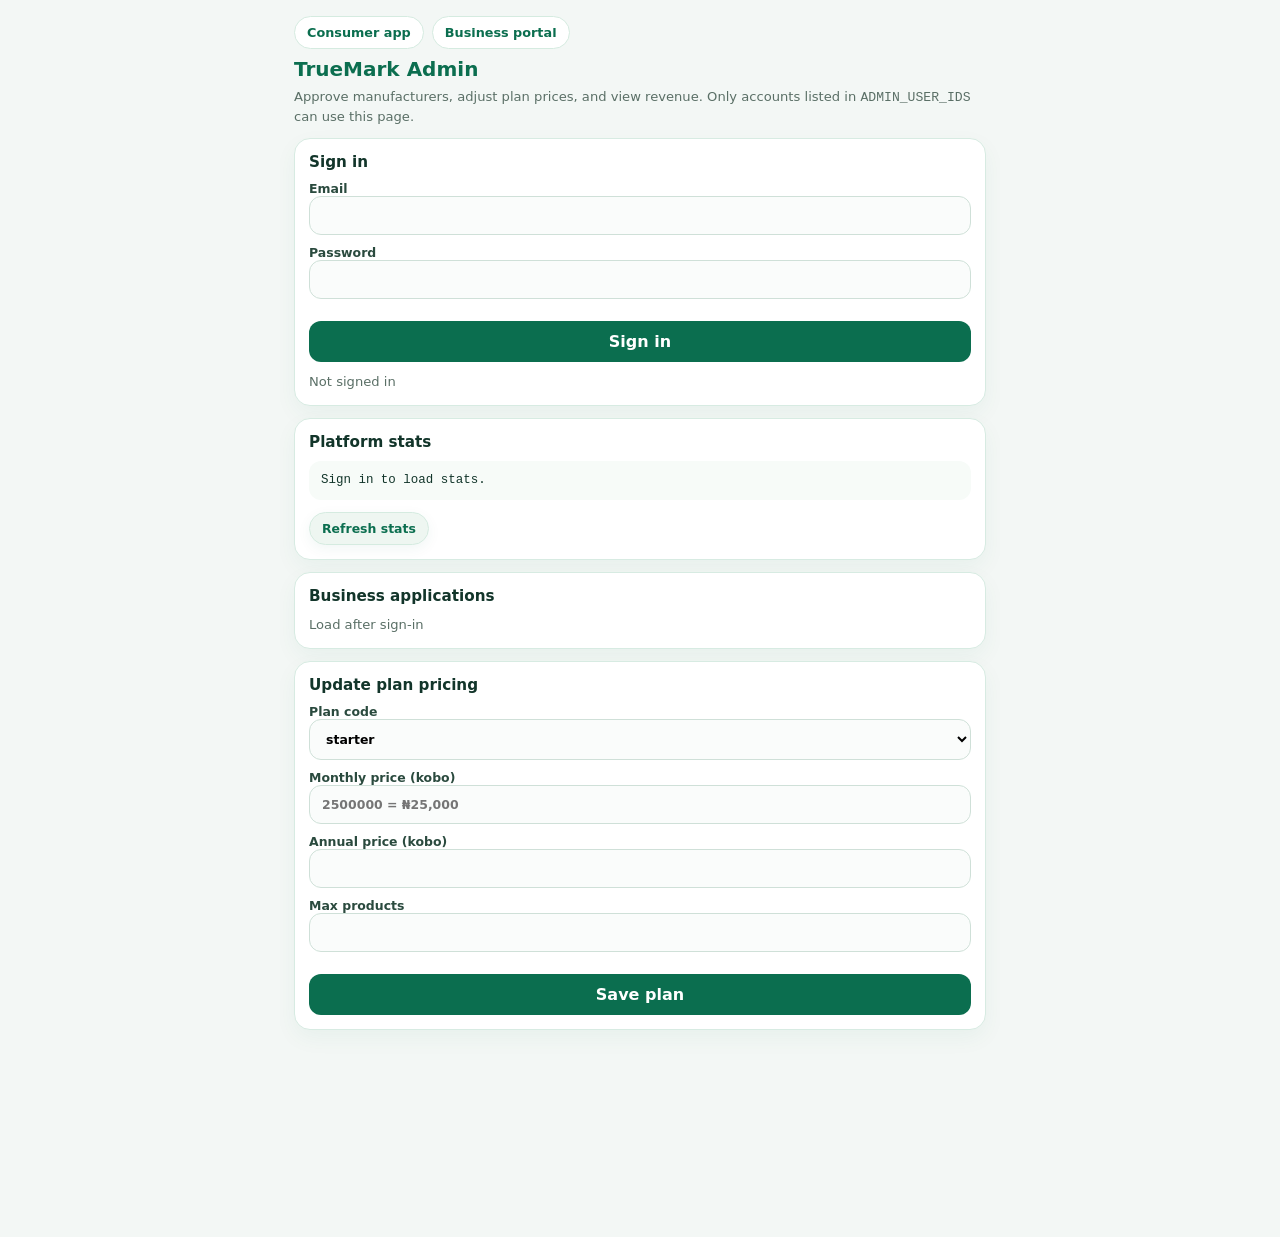
==== commit 6a86601c: "Update admin.html" ====
--- a/admin.html
+++ b/admin.html
@@ -2,50 +2,205 @@
 <html lang="en">
 <head>
   <meta charset="UTF-8" />
-  <meta name="viewport" content="width=device-width, initial-scale=1" />
+  <meta name="viewport" content="width=device-width, initial-scale=1, viewport-fit=cover" />
   <title>TrueMark Admin</title>
   <link rel="stylesheet" href="style.css" />
   <style>
-    .wrap { max-width: 900px; margin: 0 auto; padding: 20px 16px 80px; }
-    .wrap h1 { color: #0b6e4f; font-size: 1.35rem; }
+    * { box-sizing: border-box; }
+    body {
+      margin: 0;
+      background: #f3f7f5;
+      font-family: "DM Sans", system-ui, sans-serif;
+      color: #12352a;
+    }
+    .wrap {
+      max-width: 720px;
+      margin: 0 auto;
+      padding: 16px 14px 96px;
+      overflow-x: hidden;
+    }
+    .wrap h1 {
+      color: #0b6e4f;
+      font-size: 1.25rem;
+      margin: 8px 0 6px;
+    }
+    .top-nav {
+      display: flex;
+      flex-wrap: wrap;
+      gap: 8px;
+      margin-bottom: 8px;
+    }
+    .top-nav a {
+      display: inline-flex;
+      align-items: center;
+      padding: 8px 12px;
+      border-radius: 999px;
+      background: #fff;
+      border: 1px solid #d5ebe0;
+      color: #0b6e4f;
+      font-size: 0.8rem;
+      font-weight: 700;
+      text-decoration: none;
+    }
+    .muted { color: #5a6f66; font-size: 0.82rem; line-height: 1.45; }
     .card {
-      background: #fff; border: 1px solid #d7ebe2; border-radius: 14px;
-      padding: 14px; margin: 12px 0;
-    }
-    table { width: 100%; border-collapse: collapse; font-size: 0.8rem; }
-    th, td { text-align: left; padding: 8px 6px; border-bottom: 1px solid #e8f0ec; vertical-align: top; }
-    .muted { color: #5a6f66; font-size: 0.82rem; }
-    label { display: block; font-size: 0.8rem; font-weight: 700; margin: 8px 0 4px; }
-    input, select { width: 100%; box-sizing: border-box; padding: 10px; border-radius: 10px; border: 1px solid #cfe0d8; }
+      background: #fff;
+      border: 1px solid #d7ebe2;
+      border-radius: 16px;
+      padding: 14px;
+      margin: 12px 0;
+      box-shadow: 0 8px 22px rgba(11, 110, 79, 0.05);
+      overflow: hidden;
+    }
+    .card h2 {
+      margin: 0 0 10px;
+      font-size: 0.95rem;
+      color: #12352a;
+    }
+    label {
+      display: block;
+      font-size: 0.78rem;
+      font-weight: 700;
+      margin: 10px 0 4px;
+      color: #2a4a3e;
+    }
+    input, select {
+      width: 100%;
+      max-width: 100%;
+      padding: 11px 12px;
+      border-radius: 12px;
+      border: 1px solid #cfe0d8;
+      font: inherit;
+      background: #fafcfb;
+    }
+    .btn-row {
+      display: flex;
+      flex-wrap: wrap;
+      gap: 8px;
+      margin-top: 12px;
+    }
+    .scan-again-button, .chip-btn {
+      border: none;
+      cursor: pointer;
+      font: inherit;
+      font-weight: 700;
+    }
+    .scan-again-button {
+      background: #0b6e4f;
+      color: #fff;
+      border-radius: 12px;
+      padding: 11px 16px;
+    }
+    .chip-btn {
+      background: #eef6f1;
+      color: #0b6e4f;
+      border-radius: 999px;
+      padding: 8px 12px;
+      font-size: 0.78rem;
+      border: 1px solid #d5ebe0;
+    }
+    .chip-btn-danger {
+      background: #fdecec;
+      color: #a11818;
+      border-color: #f5c6c6;
+    }
+    .chip-btn-warn {
+      background: #fff6e5;
+      color: #8a5a00;
+      border-color: #f0d9a8;
+    }
+    #stats {
+      margin: 0;
+      padding: 10px 12px;
+      background: #f7fbf8;
+      border-radius: 12px;
+      font-size: 0.78rem;
+      line-height: 1.5;
+      overflow-x: auto;
+      white-space: pre-wrap;
+      word-break: break-word;
+    }
+    .biz-list { display: flex; flex-direction: column; gap: 10px; }
+    .biz-item {
+      border: 1px solid #e0efe8;
+      border-radius: 14px;
+      padding: 12px;
+      background: #f9fcfa;
+    }
+    .biz-item .name {
+      font-weight: 800;
+      font-size: 0.92rem;
+      margin-bottom: 4px;
+      word-break: break-word;
+    }
+    .biz-meta {
+      font-size: 0.75rem;
+      color: #5a6f66;
+      line-height: 1.4;
+      word-break: break-word;
+    }
+    .status {
+      display: inline-block;
+      margin-top: 6px;
+      padding: 3px 10px;
+      border-radius: 999px;
+      font-size: 0.7rem;
+      font-weight: 800;
+      text-transform: uppercase;
+      letter-spacing: 0.02em;
+    }
+    .status-pending { background: #fff6e5; color: #8a5a00; }
+    .status-approved { background: #e7f7ef; color: #0b6e4f; }
+    .status-rejected, .status-suspended { background: #fdecec; color: #a11818; }
+    .biz-actions {
+      display: flex;
+      flex-wrap: wrap;
+      gap: 6px;
+      margin-top: 10px;
+    }
+    .empty {
+      text-align: center;
+      padding: 18px 8px;
+      color: #5a6f66;
+      font-size: 0.85rem;
+    }
   </style>
 </head>
 <body>
   <div class="wrap">
-    <p><a href="./business.html">← Business portal</a> · <a href="./">Consumer app</a></p>
+    <div class="top-nav">
+      <a href="./">Consumer app</a>
+      <a href="./business.html">Business portal</a>
+    </div>
+
     <h1>TrueMark Admin</h1>
-    <p class="muted">Approve manufacturers, adjust plan prices, view revenue. Set <code>ADMIN_USER_IDS</code> on the Worker to your user id(s).</p>
+    <p class="muted">Approve manufacturers, adjust plan prices, and view revenue. Only accounts listed in <code>ADMIN_USER_IDS</code> can use this page.</p>
 
     <div class="card">
-      <h2 style="margin:0 0 8px;font-size:1rem;">Sign in</h2>
-      <label>Email <input id="email" type="email" /></label>
-      <label>Password <input id="password" type="password" /></label>
-      <button type="button" class="scan-again-button" id="btnLogin" style="margin-top:10px;">Sign in</button>
-      <p class="muted" id="who">Not signed in</p>
+      <h2>Sign in</h2>
+      <label>Email <input id="email" type="email" autocomplete="username" /></label>
+      <label>Password <input id="password" type="password" autocomplete="current-password" /></label>
+      <div class="btn-row">
+        <button type="button" class="scan-again-button" id="btnLogin">Sign in</button>
+      </div>
+      <p class="muted" id="who" style="margin-top:10px;">Not signed in</p>
     </div>
 
     <div class="card">
-      <h2 style="margin:0 0 8px;font-size:1rem;">Platform stats</h2>
-      <pre id="stats" class="muted" style="white-space:pre-wrap;"></pre>
-      <button type="button" class="chip-btn" id="btnStats">Refresh stats</button>
+      <h2>Platform stats</h2>
+      <pre id="stats">Sign in to load stats.</pre>
+      <div class="btn-row">
+        <button type="button" class="chip-btn" id="btnStats">Refresh stats</button>
+      </div>
     </div>
 
     <div class="card">
-      <h2 style="margin:0 0 8px;font-size:1rem;">Businesses</h2>
+      <h2>Business applications</h2>
       <div id="bizTable" class="muted">Load after sign-in</div>
     </div>
 
     <div class="card">
-      <h2 style="margin:0 0 8px;font-size:1rem;">Update plan pricing</h2>
+      <h2>Update plan pricing</h2>
       <label>Plan code
         <select id="planCode">
           <option value="starter">starter</option>
@@ -54,13 +209,16 @@
           <option value="enterprise">enterprise</option>
         </select>
       </label>
-      <label>Monthly price (kobo) <input id="priceMonthly" type="number" placeholder="2500000 = ₦25,000" /></label>
-      <label>Annual price (kobo) <input id="priceAnnual" type="number" /></label>
-      <label>Max products <input id="maxProducts" type="number" /></label>
-      <button type="button" class="scan-again-button" id="btnPlan" style="margin-top:10px;">Save plan</button>
+      <label>Monthly price (kobo) <input id="priceMonthly" type="number" inputmode="numeric" placeholder="2500000 = ₦25,000" /></label>
+      <label>Annual price (kobo) <input id="priceAnnual" type="number" inputmode="numeric" /></label>
+      <label>Max products <input id="maxProducts" type="number" inputmode="numeric" /></label>
+      <div class="btn-row">
+        <button type="button" class="scan-again-button" id="btnPlan">Save plan</button>
+      </div>
       <p id="planMsg" class="muted"></p>
     </div>
   </div>
+
   <script>
   const API = "https://truemark-ai.edialeeghonghon.workers.dev";
   const TOKEN_KEY = "truemark_auth_token";
@@ -72,20 +230,35 @@
   });
 
   async function api(path, options = {}) {
-    const res = await fetch(API + path, { ...options, headers: { ...headers(), ...(options.headers || {}) } });
+    const res = await fetch(API + path, {
+      ...options,
+      headers: { ...headers(), ...(options.headers || {}) }
+    });
     const data = await res.json().catch(() => ({}));
     if (!res.ok) throw new Error(data.error || data.message || String(res.status));
     return data;
+  }
+
+  function esc(s) {
+    return String(s || "")
+      .replace(/&/g, "&amp;")
+      .replace(/</g, "&lt;")
+      .replace(/>/g, "&gt;")
+      .replace(/"/g, "&quot;");
   }
 
   $("btnLogin").onclick = async () => {
     try {
       const data = await api("/auth/login", {
         method: "POST",
-        body: JSON.stringify({ email: $("email").value.trim(), password: $("password").value })
+        body: JSON.stringify({
+          email: $("email").value.trim(),
+          password: $("password").value
+        })
       });
       if (data.token) localStorage.setItem(TOKEN_KEY, data.token);
-      $("who").textContent = "Signed in as " + (data.user?.email || "") + " · id: " + (data.user?.id || "");
+      $("who").textContent =
+        "Signed in as " + (data.user?.email || "") + " · id: " + (data.user?.id || "");
       await loadAll();
     } catch (e) {
       $("who").textContent = e.message;
@@ -95,45 +268,46 @@
   async function loadStats() {
     const data = await api("/admin/stats");
     const s = data.stats || {};
-    $("stats").textContent = JSON.stringify(s, null, 2) +
-      "\n\nRevenue (NGN): " + ((s.revenue_kobo || 0) / 100).toLocaleString();
+    $("stats").textContent =
+      "Businesses: " + (s.businesses || 0) +
+      "\nApproved: " + (s.approved || 0) +
+      "\nSuccessful payments: " + (s.successful_payments || 0) +
+      "\nRevenue (NGN): " + ((s.revenue_kobo || 0) / 100).toLocaleString() +
+      "\nConsumer reports: " + (s.consumer_reports || 0);
   }
 
   async function loadBusinesses() {
     const data = await api("/admin/businesses");
     const rows = data.businesses || [];
     if (!rows.length) {
-      $("bizTable").textContent = "No businesses yet.";
+      $("bizTable").innerHTML = '<div class="empty">No business applications yet.</div>';
       return;
     }
+
     $("bizTable").innerHTML =
-      "<table><thead><tr><th>Company</th><th>Status</th><th>Plan</th><th>Actions</th></tr></thead><tbody>" +
+      '<div class="biz-list">' +
       rows
         .map((b) => {
+          const st = (b.status || "pending").toLowerCase();
           return (
-            "<tr><td>" +
-            (b.legal_name || "") +
-            "<br/><span class='muted'>" +
-            (b.email || "") +
-            "</span></td><td>" +
-            b.status +
-            "</td><td>" +
-            (b.plan_code || "") +
-            "</td><td>" +
-            "<button type='button' data-id='" +
-            b.id +
-            "' data-status='approved' class='chip-btn approve'>Approve</button> " +
-            "<button type='button' data-id='" +
-            b.id +
-            "' data-status='rejected' class='chip-btn reject'>Reject</button> " +
-            "<button type='button' data-id='" +
-            b.id +
-            "' data-status='suspended' class='chip-btn'>Suspend</button>" +
-            "</td></tr>"
+            '<div class="biz-item">' +
+            '<div class="name">' + esc(b.legal_name) + "</div>" +
+            '<div class="biz-meta">' +
+            esc(b.email) +
+            (b.phone ? " · " + esc(b.phone) : "") +
+            "<br/>Plan: " + esc(b.plan_code || "starter") +
+            (b.registration_number ? " · CAC: " + esc(b.registration_number) : "") +
+            "</div>" +
+            '<span class="status status-' + esc(st) + '">' + esc(st) + "</span>" +
+            '<div class="biz-actions">' +
+            '<button type="button" class="chip-btn" data-id="' + esc(b.id) + '" data-status="approved">Approve</button>' +
+            '<button type="button" class="chip-btn chip-btn-warn" data-id="' + esc(b.id) + '" data-status="rejected">Reject</button>' +
+            '<button type="button" class="chip-btn chip-btn-danger" data-id="' + esc(b.id) + '" data-status="suspended">Suspend</button>' +
+            "</div></div>"
           );
         })
         .join("") +
-      "</tbody></table>";
+      "</div>";
 
     $("bizTable").querySelectorAll("button[data-id]").forEach((btn) => {
       btn.addEventListener("click", async () => {
@@ -146,6 +320,7 @@
             })
           });
           await loadBusinesses();
+          await loadStats();
         } catch (e) {
           alert(e.message);
         }
@@ -159,6 +334,7 @@
       await loadBusinesses();
     } catch (e) {
       $("stats").textContent = e.message;
+      $("bizTable").textContent = e.message;
     }
   }
 
@@ -177,7 +353,7 @@
   };
 
   if (token()) {
-    $("who").textContent = "Session present — loading…";
+    $("who").textContent = "Session found — loading…";
     loadAll();
   }
   </script>
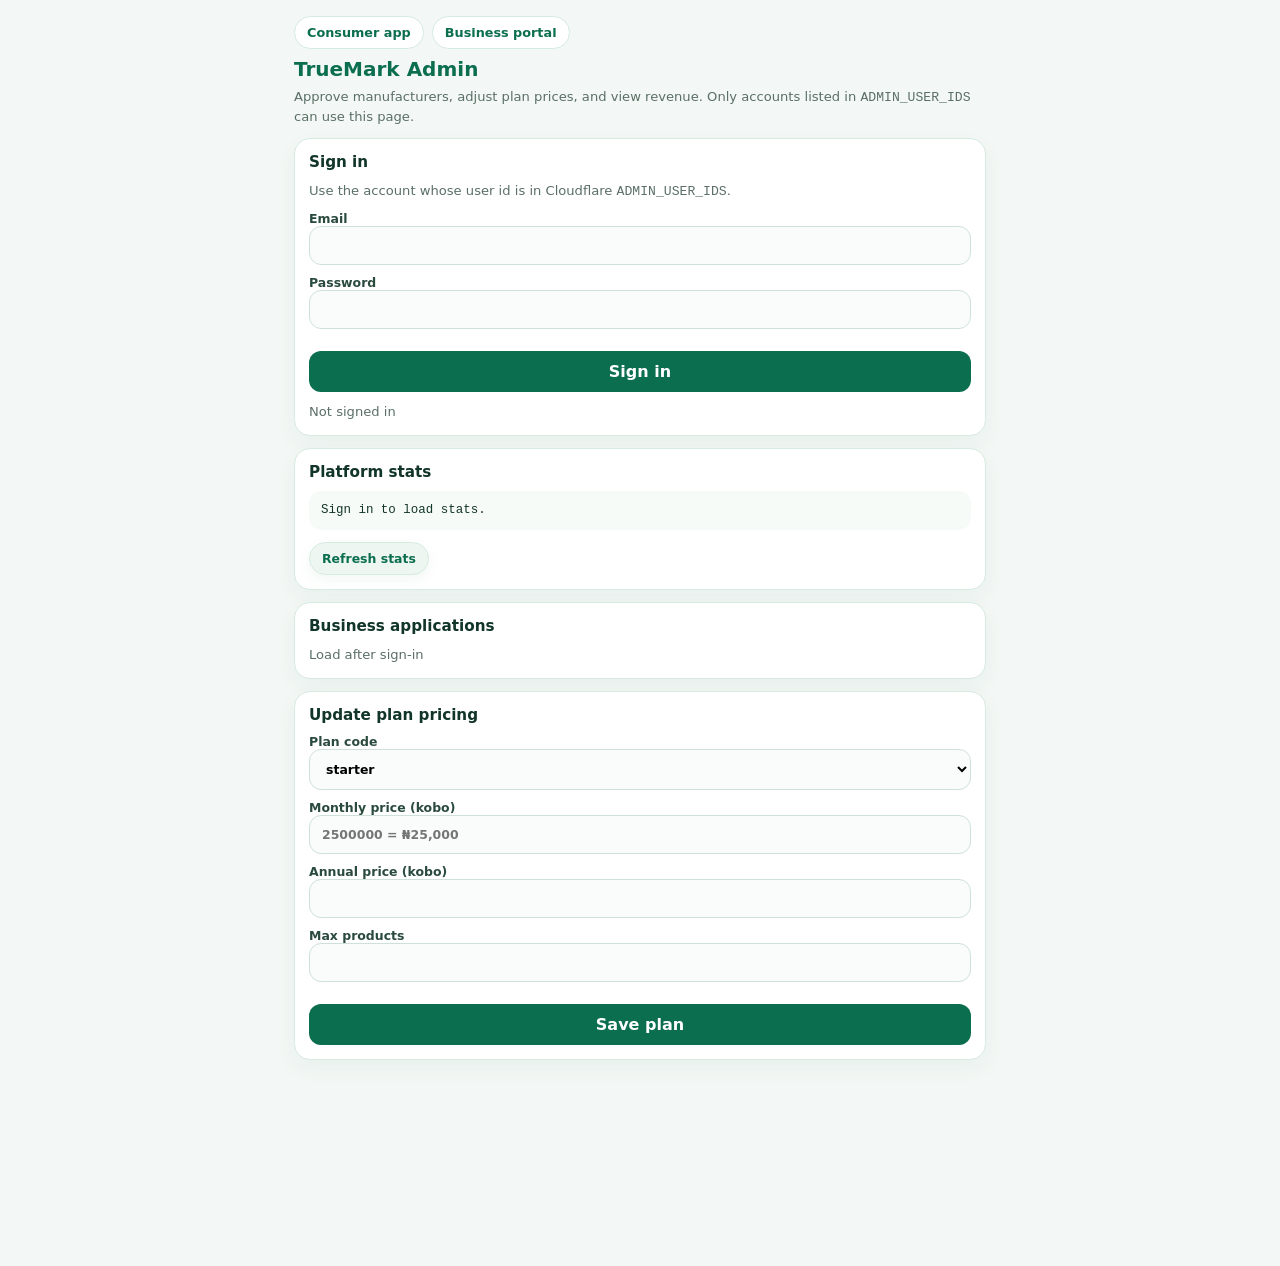
==== commit 384e514e: "Update admin.html" ====
--- a/admin.html
+++ b/admin.html
@@ -176,8 +176,19 @@
     <h1>TrueMark Admin</h1>
     <p class="muted">Approve manufacturers, adjust plan prices, and view revenue. Only accounts listed in <code>ADMIN_USER_IDS</code> can use this page.</p>
 
-    <div class="card">
+    <div class="card" id="sessionCard" hidden>
+      <h2>Admin session</h2>
+      <p class="muted" id="whoActive">—</p>
+      <p class="muted" id="adminGateMsg" style="margin-top:8px;"></p>
+      <div class="btn-row">
+        <button type="button" class="chip-btn" id="btnLogout">Sign out</button>
+        <button type="button" class="chip-btn" id="btnStats2">Refresh</button>
+      </div>
+    </div>
+
+    <div class="card" id="loginCard">
       <h2>Sign in</h2>
+      <p class="muted">Use the account whose user id is in Cloudflare <code>ADMIN_USER_IDS</code>.</p>
       <label>Email <input id="email" type="email" autocomplete="username" /></label>
       <label>Password <input id="password" type="password" autocomplete="current-password" /></label>
       <div class="btn-row">
@@ -222,6 +233,7 @@
   <script>
   const API = "https://truemark-ai.edialeeghonghon.workers.dev";
   const TOKEN_KEY = "truemark_auth_token";
+  const USER_KEY = "truemark_auth_user";
   const $ = (id) => document.getElementById(id);
   const token = () => localStorage.getItem(TOKEN_KEY) || "";
   const headers = () => ({
@@ -229,26 +241,56 @@
     ...(token() ? { Authorization: "Bearer " + token() } : {})
   });
 
+  function esc(s) {
+    return String(s || "")
+      .replace(/&/g, "&amp;")
+      .replace(/</g, "&lt;")
+      .replace(/>/g, "&gt;")
+      .replace(/"/g, "&quot;");
+  }
+
+  function showLoggedIn(user) {
+    const loginCard = $("loginCard");
+    const sessionCard = $("sessionCard");
+    if (loginCard) loginCard.hidden = true;
+    if (sessionCard) sessionCard.hidden = false;
+    const label =
+      "Signed in as " + (user?.email || "admin") +
+      (user?.id ? " · id: " + user.id : "");
+    if ($("whoActive")) $("whoActive").textContent = label;
+    if ($("who")) $("who").textContent = label;
+  }
+
+  function showLoggedOut() {
+    const loginCard = $("loginCard");
+    const sessionCard = $("sessionCard");
+    if (loginCard) loginCard.hidden = false;
+    if (sessionCard) sessionCard.hidden = true;
+    if ($("who")) $("who").textContent = "Not signed in";
+    if ($("whoActive")) $("whoActive").textContent = "—";
+    if ($("adminGateMsg")) $("adminGateMsg").textContent = "";
+    if ($("stats")) $("stats").textContent = "Sign in to load stats.";
+    if ($("bizTable")) $("bizTable").textContent = "Load after sign-in";
+  }
+
   async function api(path, options = {}) {
     const res = await fetch(API + path, {
       ...options,
       headers: { ...headers(), ...(options.headers || {}) }
     });
     const data = await res.json().catch(() => ({}));
-    if (!res.ok) throw new Error(data.error || data.message || String(res.status));
+    if (!res.ok) {
+      const err = new Error(data.error || data.message || String(res.status));
+      err.status = res.status;
+      err.data = data;
+      throw err;
+    }
     return data;
-  }
-
-  function esc(s) {
-    return String(s || "")
-      .replace(/&/g, "&amp;")
-      .replace(/</g, "&lt;")
-      .replace(/>/g, "&gt;")
-      .replace(/"/g, "&quot;");
   }
 
   $("btnLogin").onclick = async () => {
     try {
+      $("who").textContent = "Signing in…";
       const data = await api("/auth/login", {
         method: "POST",
         body: JSON.stringify({
@@ -257,13 +299,25 @@
         })
       });
       if (data.token) localStorage.setItem(TOKEN_KEY, data.token);
-      $("who").textContent =
-        "Signed in as " + (data.user?.email || "") + " · id: " + (data.user?.id || "");
-      await loadAll();
+      if (data.user) localStorage.setItem(USER_KEY, JSON.stringify(data.user));
+      showLoggedIn(data.user);
+      await loadAll(data.user);
     } catch (e) {
-      $("who").textContent = e.message;
+      showLoggedOut();
+      $("who").textContent = e.message || "Sign in failed";
     }
   };
+
+  function bindLogout() {
+    const btn = $("btnLogout");
+    if (!btn) return;
+    btn.onclick = () => {
+      localStorage.removeItem(TOKEN_KEY);
+      localStorage.removeItem(USER_KEY);
+      showLoggedOut();
+    };
+  }
+  bindLogout();
 
   async function loadStats() {
     const data = await api("/admin/stats");
@@ -328,17 +382,39 @@
     });
   }
 
-  async function loadAll() {
+  async function loadAll(user) {
     try {
       await loadStats();
       await loadBusinesses();
+      if ($("adminGateMsg")) {
+        $("adminGateMsg").textContent =
+          "Admin access granted. You can approve manufacturers below.";
+        $("adminGateMsg").style.color = "#0b6e4f";
+      }
     } catch (e) {
-      $("stats").textContent = e.message;
-      $("bizTable").textContent = e.message;
+      const msg = e.message || "Failed";
+      $("stats").textContent = msg;
+      $("bizTable").textContent = msg;
+      if ($("adminGateMsg")) {
+        if (msg.toLowerCase().includes("admin") || e.status === 403) {
+          const id = user?.id || (JSON.parse(localStorage.getItem(USER_KEY) || "{}").id) || "(unknown)";
+          $("adminGateMsg").textContent =
+            "Signed in, but this account is not an admin. " +
+            "Your user id is: " + id + ". " +
+            "It must match Cloudflare secret ADMIN_USER_IDS exactly (Production), then redeploy the Worker.";
+          $("adminGateMsg").style.color = "#a11818";
+        } else {
+          $("adminGateMsg").textContent = msg;
+          $("adminGateMsg").style.color = "#a11818";
+        }
+      }
     }
   }
 
   $("btnStats").onclick = () => loadAll();
+  const btnStats2 = $("btnStats2");
+  if (btnStats2) btnStats2.onclick = () => loadAll();
+
   $("btnPlan").onclick = async () => {
     try {
       const body = { code: $("planCode").value };
@@ -353,9 +429,14 @@
   };
 
   if (token()) {
-    $("who").textContent = "Session found — loading…";
-    loadAll();
-  }
-  </script>
+    let user = null;
+    try { user = JSON.parse(localStorage.getItem(USER_KEY) || "null"); } catch (_) {}
+    showLoggedIn(user || { email: "session restored" });
+    loadAll(user);
+  } else {
+    showLoggedOut();
+  }
+</script>
+
 </body>
 </html>
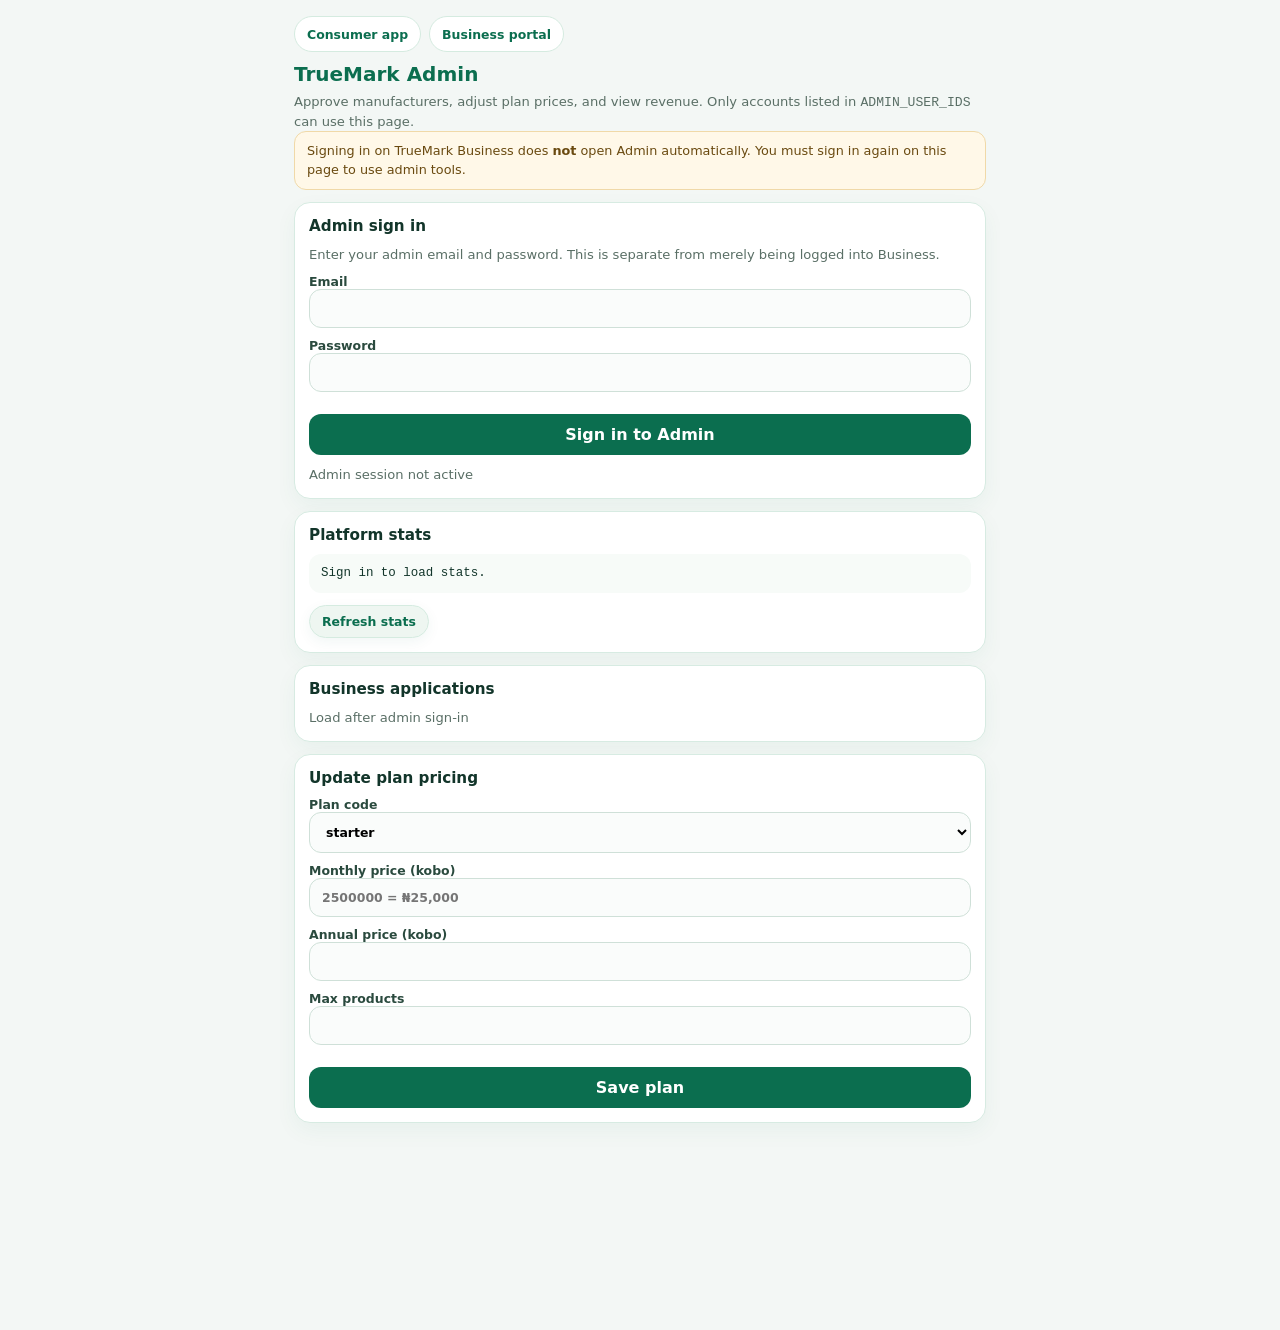
==== commit 8468be3d: "Update admin.html" ====
--- a/admin.html
+++ b/admin.html
@@ -28,17 +28,18 @@
       display: flex;
       flex-wrap: wrap;
       gap: 8px;
-      margin-bottom: 8px;
+      margin-bottom: 10px;
     }
     .top-nav a {
       display: inline-flex;
       align-items: center;
-      padding: 8px 12px;
+      min-height: 36px;
+      padding: 0 12px;
       border-radius: 999px;
       background: #fff;
       border: 1px solid #d5ebe0;
       color: #0b6e4f;
-      font-size: 0.8rem;
+      font-size: 0.78rem;
       font-weight: 700;
       text-decoration: none;
     }
@@ -164,6 +165,16 @@
       color: #5a6f66;
       font-size: 0.85rem;
     }
+    .notice {
+      background: #fff8e8;
+      border: 1px solid #f0d9a8;
+      color: #6a4a10;
+      border-radius: 12px;
+      padding: 10px 12px;
+      font-size: 0.8rem;
+      line-height: 1.45;
+      margin-bottom: 12px;
+    }
   </style>
 </head>
 <body>
@@ -176,25 +187,30 @@
     <h1>TrueMark Admin</h1>
     <p class="muted">Approve manufacturers, adjust plan prices, and view revenue. Only accounts listed in <code>ADMIN_USER_IDS</code> can use this page.</p>
 
+    <div class="notice">
+      Signing in on TrueMark Business does <strong>not</strong> open Admin automatically.
+      You must sign in again on this page to use admin tools.
+    </div>
+
     <div class="card" id="sessionCard" hidden>
       <h2>Admin session</h2>
       <p class="muted" id="whoActive">—</p>
       <p class="muted" id="adminGateMsg" style="margin-top:8px;"></p>
       <div class="btn-row">
-        <button type="button" class="chip-btn" id="btnLogout">Sign out</button>
+        <button type="button" class="chip-btn" id="btnLogout">Close admin session</button>
         <button type="button" class="chip-btn" id="btnStats2">Refresh</button>
       </div>
     </div>
 
     <div class="card" id="loginCard">
-      <h2>Sign in</h2>
-      <p class="muted">Use the account whose user id is in Cloudflare <code>ADMIN_USER_IDS</code>.</p>
+      <h2>Admin sign in</h2>
+      <p class="muted">Enter your admin email and password. This is separate from merely being logged into Business.</p>
       <label>Email <input id="email" type="email" autocomplete="username" /></label>
       <label>Password <input id="password" type="password" autocomplete="current-password" /></label>
       <div class="btn-row">
-        <button type="button" class="scan-again-button" id="btnLogin">Sign in</button>
+        <button type="button" class="scan-again-button" id="btnLogin">Sign in to Admin</button>
       </div>
-      <p class="muted" id="who" style="margin-top:10px;">Not signed in</p>
+      <p class="muted" id="who" style="margin-top:10px;">Admin session not active</p>
     </div>
 
     <div class="card">
@@ -207,7 +223,7 @@
 
     <div class="card">
       <h2>Business applications</h2>
-      <div id="bizTable" class="muted">Load after sign-in</div>
+      <div id="bizTable" class="muted">Load after admin sign-in</div>
     </div>
 
     <div class="card">
@@ -234,12 +250,24 @@
   const API = "https://truemark-ai.edialeeghonghon.workers.dev";
   const TOKEN_KEY = "truemark_auth_token";
   const USER_KEY = "truemark_auth_user";
+  const ADMIN_GATE = "truemark_admin_gate";
+
   const $ = (id) => document.getElementById(id);
   const token = () => localStorage.getItem(TOKEN_KEY) || "";
   const headers = () => ({
     "Content-Type": "application/json",
     ...(token() ? { Authorization: "Bearer " + token() } : {})
   });
+
+  function adminUnlocked() {
+    try { return sessionStorage.getItem(ADMIN_GATE) === "1"; } catch (_) { return false; }
+  }
+  function unlockAdmin() {
+    try { sessionStorage.setItem(ADMIN_GATE, "1"); } catch (_) {}
+  }
+  function lockAdmin() {
+    try { sessionStorage.removeItem(ADMIN_GATE); } catch (_) {}
+  }
 
   function esc(s) {
     return String(s || "")
@@ -266,11 +294,11 @@
     const sessionCard = $("sessionCard");
     if (loginCard) loginCard.hidden = false;
     if (sessionCard) sessionCard.hidden = true;
-    if ($("who")) $("who").textContent = "Not signed in";
+    if ($("who")) $("who").textContent = "Admin session not active";
     if ($("whoActive")) $("whoActive").textContent = "—";
     if ($("adminGateMsg")) $("adminGateMsg").textContent = "";
     if ($("stats")) $("stats").textContent = "Sign in to load stats.";
-    if ($("bizTable")) $("bizTable").textContent = "Load after sign-in";
+    if ($("bizTable")) $("bizTable").textContent = "Load after admin sign-in";
   }
 
   async function api(path, options = {}) {
@@ -282,42 +310,10 @@
     if (!res.ok) {
       const err = new Error(data.error || data.message || String(res.status));
       err.status = res.status;
-      err.data = data;
       throw err;
     }
     return data;
   }
-
-  $("btnLogin").onclick = async () => {
-    try {
-      $("who").textContent = "Signing in…";
-      const data = await api("/auth/login", {
-        method: "POST",
-        body: JSON.stringify({
-          email: $("email").value.trim(),
-          password: $("password").value
-        })
-      });
-      if (data.token) localStorage.setItem(TOKEN_KEY, data.token);
-      if (data.user) localStorage.setItem(USER_KEY, JSON.stringify(data.user));
-      showLoggedIn(data.user);
-      await loadAll(data.user);
-    } catch (e) {
-      showLoggedOut();
-      $("who").textContent = e.message || "Sign in failed";
-    }
-  };
-
-  function bindLogout() {
-    const btn = $("btnLogout");
-    if (!btn) return;
-    btn.onclick = () => {
-      localStorage.removeItem(TOKEN_KEY);
-      localStorage.removeItem(USER_KEY);
-      showLoggedOut();
-    };
-  }
-  bindLogout();
 
   async function loadStats() {
     const data = await api("/admin/stats");
@@ -337,30 +333,27 @@
       $("bizTable").innerHTML = '<div class="empty">No business applications yet.</div>';
       return;
     }
-
     $("bizTable").innerHTML =
       '<div class="biz-list">' +
-      rows
-        .map((b) => {
-          const st = (b.status || "pending").toLowerCase();
-          return (
-            '<div class="biz-item">' +
-            '<div class="name">' + esc(b.legal_name) + "</div>" +
-            '<div class="biz-meta">' +
-            esc(b.email) +
-            (b.phone ? " · " + esc(b.phone) : "") +
-            "<br/>Plan: " + esc(b.plan_code || "starter") +
-            (b.registration_number ? " · CAC: " + esc(b.registration_number) : "") +
-            "</div>" +
-            '<span class="status status-' + esc(st) + '">' + esc(st) + "</span>" +
-            '<div class="biz-actions">' +
-            '<button type="button" class="chip-btn" data-id="' + esc(b.id) + '" data-status="approved">Approve</button>' +
-            '<button type="button" class="chip-btn chip-btn-warn" data-id="' + esc(b.id) + '" data-status="rejected">Reject</button>' +
-            '<button type="button" class="chip-btn chip-btn-danger" data-id="' + esc(b.id) + '" data-status="suspended">Suspend</button>' +
-            "</div></div>"
-          );
-        })
-        .join("") +
+      rows.map((b) => {
+        const st = (b.status || "pending").toLowerCase();
+        return (
+          '<div class="biz-item">' +
+          '<div class="name">' + esc(b.legal_name) + "</div>" +
+          '<div class="biz-meta">' +
+          esc(b.email) +
+          (b.phone ? " · " + esc(b.phone) : "") +
+          "<br/>Plan: " + esc(b.plan_code || "starter") +
+          (b.registration_number ? " · CAC: " + esc(b.registration_number) : "") +
+          "</div>" +
+          '<span class="status status-' + esc(st) + '">' + esc(st) + "</span>" +
+          '<div class="biz-actions">' +
+          '<button type="button" class="chip-btn" data-id="' + esc(b.id) + '" data-status="approved">Approve</button>' +
+          '<button type="button" class="chip-btn chip-btn-warn" data-id="' + esc(b.id) + '" data-status="rejected">Reject</button>' +
+          '<button type="button" class="chip-btn chip-btn-danger" data-id="' + esc(b.id) + '" data-status="suspended">Suspend</button>' +
+          "</div></div>"
+        );
+      }).join("") +
       "</div>";
 
     $("bizTable").querySelectorAll("button[data-id]").forEach((btn) => {
@@ -387,8 +380,7 @@
       await loadStats();
       await loadBusinesses();
       if ($("adminGateMsg")) {
-        $("adminGateMsg").textContent =
-          "Admin access granted. You can approve manufacturers below.";
+        $("adminGateMsg").textContent = "Admin access granted. You can approve manufacturers below.";
         $("adminGateMsg").style.color = "#0b6e4f";
       }
     } catch (e) {
@@ -396,12 +388,11 @@
       $("stats").textContent = msg;
       $("bizTable").textContent = msg;
       if ($("adminGateMsg")) {
-        if (msg.toLowerCase().includes("admin") || e.status === 403) {
-          const id = user?.id || (JSON.parse(localStorage.getItem(USER_KEY) || "{}").id) || "(unknown)";
+        if (String(msg).toLowerCase().includes("admin") || e.status === 403) {
+          const id = user?.id || "(unknown)";
           $("adminGateMsg").textContent =
-            "Signed in, but this account is not an admin. " +
-            "Your user id is: " + id + ". " +
-            "It must match Cloudflare secret ADMIN_USER_IDS exactly (Production), then redeploy the Worker.";
+            "Signed in, but this account is not an admin. Your user id is: " + id +
+            ". It must match Cloudflare secret ADMIN_USER_IDS.";
           $("adminGateMsg").style.color = "#a11818";
         } else {
           $("adminGateMsg").textContent = msg;
@@ -411,9 +402,36 @@
     }
   }
 
+  $("btnLogin").onclick = async () => {
+    try {
+      $("who").textContent = "Signing in…";
+      const data = await api("/auth/login", {
+        method: "POST",
+        body: JSON.stringify({
+          email: $("email").value.trim(),
+          password: $("password").value
+        })
+      });
+      if (data.token) localStorage.setItem(TOKEN_KEY, data.token);
+      if (data.user) localStorage.setItem(USER_KEY, JSON.stringify(data.user));
+      unlockAdmin();
+      showLoggedIn(data.user);
+      await loadAll(data.user);
+    } catch (e) {
+      lockAdmin();
+      showLoggedOut();
+      $("who").textContent = e.message || "Sign in failed";
+    }
+  };
+
+  $("btnLogout").onclick = () => {
+    lockAdmin();
+    showLoggedOut();
+    $("who").textContent = "Admin session closed. Sign in again to use admin tools.";
+  };
+
   $("btnStats").onclick = () => loadAll();
-  const btnStats2 = $("btnStats2");
-  if (btnStats2) btnStats2.onclick = () => loadAll();
+  $("btnStats2").onclick = () => loadAll();
 
   $("btnPlan").onclick = async () => {
     try {
@@ -428,15 +446,19 @@
     }
   };
 
-  if (token()) {
+  // Business/consumer login must NOT auto-enter admin.
+  if (token() && adminUnlocked()) {
     let user = null;
     try { user = JSON.parse(localStorage.getItem(USER_KEY) || "null"); } catch (_) {}
-    showLoggedIn(user || { email: "session restored" });
+    showLoggedIn(user || { email: "admin session" });
     loadAll(user);
   } else {
     showLoggedOut();
-  }
-</script>
-
+    if (token()) {
+      $("who").textContent =
+        "You may be signed in on TrueMark Business, but Admin requires a separate Sign in on this page.";
+    }
+  }
+  </script>
 </body>
 </html>
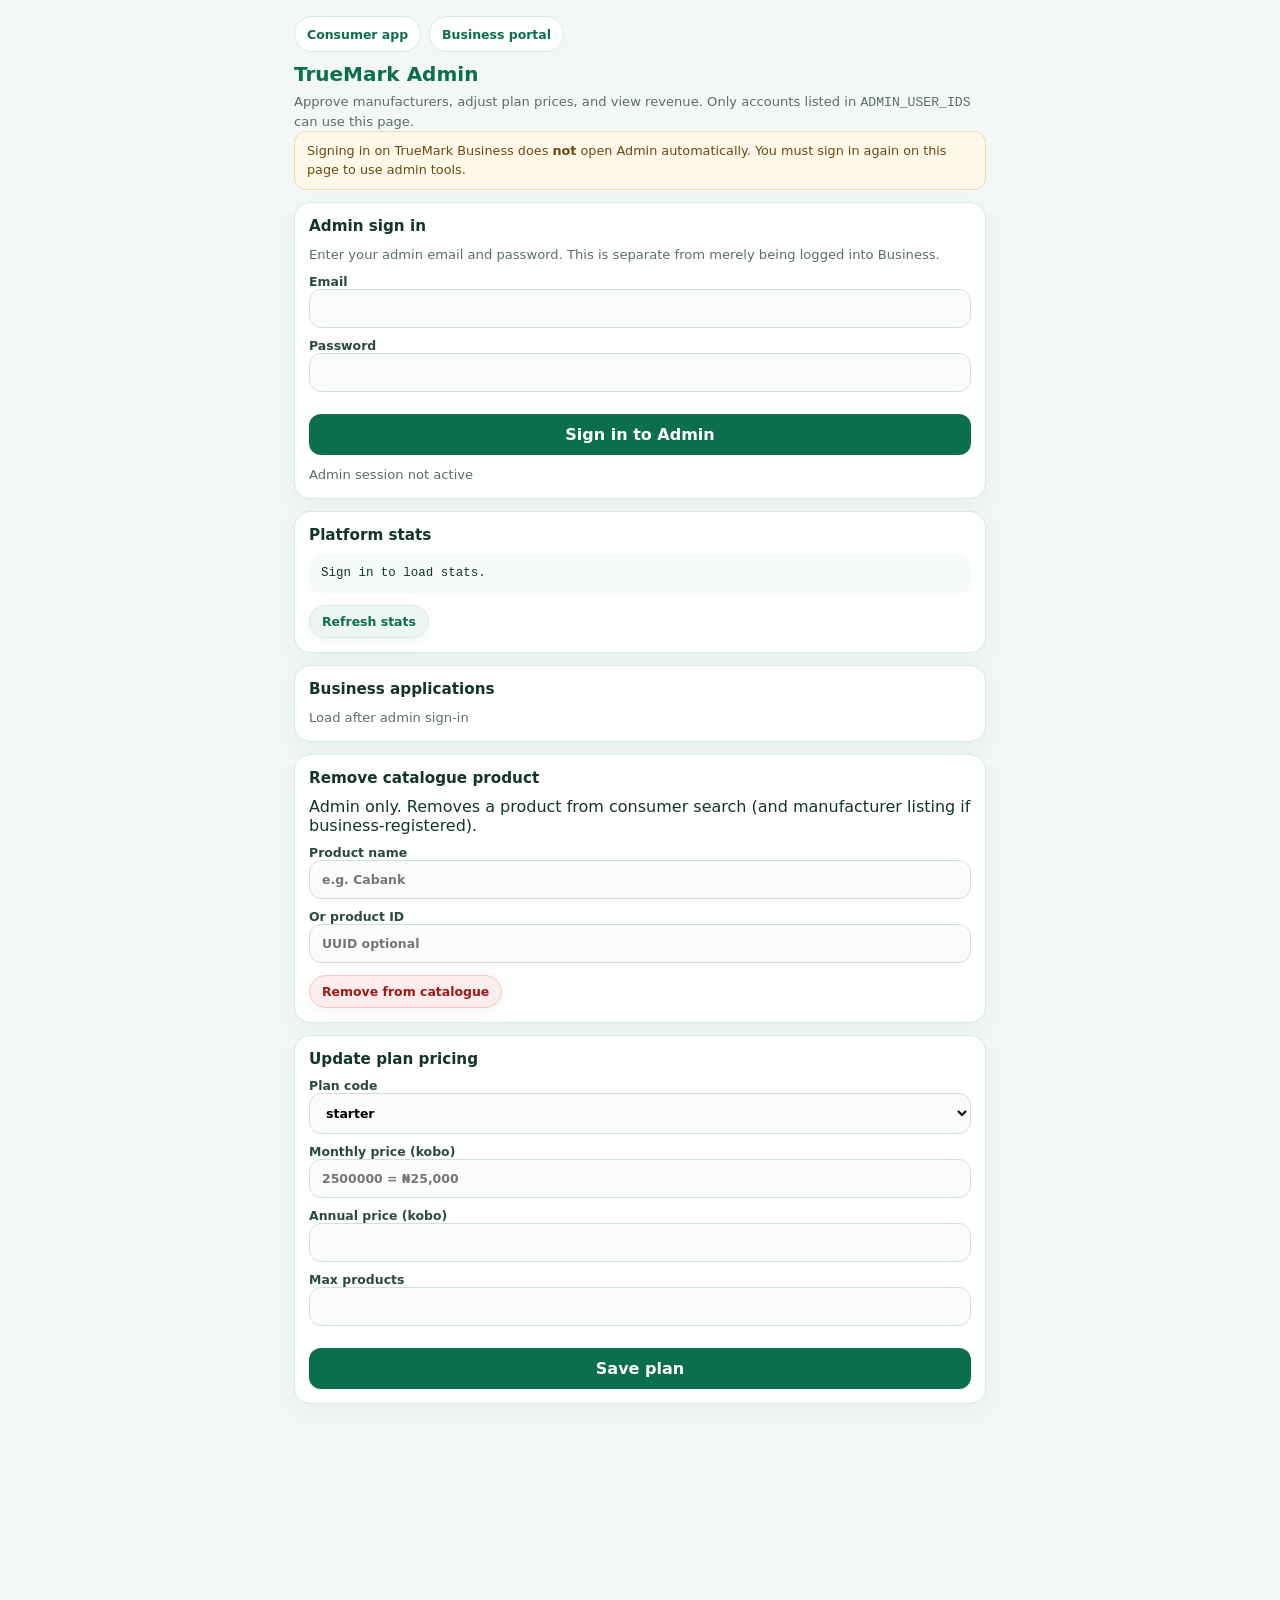
==== commit ee222f2a: "Update admin.html" ====
--- a/admin.html
+++ b/admin.html
@@ -224,6 +224,21 @@
     <div class="card">
       <h2>Business applications</h2>
       <div id="bizTable" class="muted">Load after admin sign-in</div>
+    </div>
+
+    <div class="card">
+      <h2>Remove catalogue product</h2>
+      <p class="hint">Admin only. Removes a product from consumer search (and manufacturer listing if business-registered).</p>
+      <label>Product name
+        <input id="removeProductName" placeholder="e.g. Cabank" />
+      </label>
+      <label>Or product ID
+        <input id="removeProductId" placeholder="UUID optional" />
+      </label>
+      <div class="btn-row">
+        <button type="button" class="chip-btn chip-btn-danger" id="btnRemoveProduct">Remove from catalogue</button>
+      </div>
+      <p class="msg" id="removeProductMsg"></p>
     </div>
 
     <div class="card">
@@ -433,6 +448,34 @@
   $("btnStats").onclick = () => loadAll();
   $("btnStats2").onclick = () => loadAll();
 
+  if ($("btnRemoveProduct")) {
+    $("btnRemoveProduct").onclick = async () => {
+      const msg = $("removeProductMsg");
+      try {
+        if (msg) msg.textContent = "Removing…";
+        const body = {};
+        const id = ($("removeProductId") && $("removeProductId").value || "").trim();
+        const name = ($("removeProductName") && $("removeProductName").value || "").trim();
+        if (id) body.product_id = id;
+        if (name) body.name = name;
+        if (!id && !name) {
+          if (msg) msg.textContent = "Enter a product name or ID.";
+          return;
+        }
+        if (!confirm("Remove this product from the TrueMark catalogue?")) return;
+        const data = await api("/admin/products/remove", {
+          method: "POST",
+          body: JSON.stringify(body)
+        });
+        if (msg) msg.textContent = data.message || ("Removed " + (data.removed_count || 0) + " record(s).");
+        if ($("removeProductName")) $("removeProductName").value = "";
+        if ($("removeProductId")) $("removeProductId").value = "";
+      } catch (e) {
+        if (msg) msg.textContent = e.message || "Remove failed";
+      }
+    };
+  }
+
   $("btnPlan").onclick = async () => {
     try {
       const body = { code: $("planCode").value };
--- a/style.css
+++ b/style.css
@@ -1824,7 +1824,22 @@
   border: 1px solid var(--border);
   background: #fff;
   box-shadow: var(--shadow);
-  overflow: hidden;
+  overflow: visible;
+  min-width: 0;
+}
+.search-box input {
+  min-width: 0;
+  flex: 1 1 0;
+  width: 0; /* force flex shrink so button stays visible without clipping placeholder awkwardly */
+  font-size: 12px;
+}
+.search-box input::placeholder {
+  font-size: 11px;
+  opacity: 0.75;
+}
+.search-box button {
+  flex: 0 0 auto;
+  white-space: nowrap;
 }
 
 .category-card {
@@ -2231,3 +2246,299 @@
   line-height: 1.35;
   color: #2a3d4a;
 }
+
+
+/* ---- Hamburger + side drawer ---- */
+.topbar-left {
+  display: flex;
+  align-items: center;
+  gap: 10px;
+  min-width: 0;
+}
+
+.menu-toggle {
+  width: 42px;
+  height: 42px;
+  border: 1px solid var(--border, #d7ebe2);
+  background: #fff;
+  border-radius: 12px;
+  display: flex;
+  flex-direction: column;
+  align-items: center;
+  justify-content: center;
+  gap: 5px;
+  cursor: pointer;
+  flex-shrink: 0;
+  padding: 0;
+}
+
+.menu-bar {
+  display: block;
+  width: 18px;
+  height: 2px;
+  background: var(--green, #0b6e4f);
+  border-radius: 2px;
+}
+
+.drawer-backdrop {
+  position: fixed;
+  inset: 0;
+  background: rgba(10, 30, 22, 0.45);
+  z-index: 2000;
+  opacity: 0;
+  transition: opacity 0.2s ease;
+}
+
+.drawer-backdrop.open {
+  opacity: 1;
+}
+
+.side-drawer {
+  position: fixed;
+  top: 0;
+  left: 0;
+  height: 100%;
+  width: min(320px, 88vw);
+  background: #fff;
+  z-index: 2001;
+  transform: translateX(-105%);
+  transition: transform 0.25s ease;
+  box-shadow: 8px 0 32px rgba(0, 0, 0, 0.12);
+  display: flex;
+  flex-direction: column;
+  overflow-y: auto;
+  -webkit-overflow-scrolling: touch;
+}
+
+.side-drawer.open {
+  transform: translateX(0);
+}
+
+body.drawer-open {
+  overflow: hidden;
+}
+
+.drawer-head {
+  display: flex;
+  align-items: center;
+  justify-content: space-between;
+  padding: 16px 14px;
+  border-bottom: 1px solid #e5efe9;
+  gap: 10px;
+}
+
+.drawer-brand {
+  display: flex;
+  align-items: center;
+  gap: 10px;
+}
+
+.drawer-brand strong {
+  display: block;
+  font-size: 1rem;
+  color: #12352a;
+}
+
+.drawer-brand small {
+  color: #5a6f66;
+  font-size: 0.75rem;
+}
+
+.drawer-close {
+  width: 36px;
+  height: 36px;
+  border: none;
+  background: #f3f7f5;
+  border-radius: 10px;
+  font-size: 1.35rem;
+  line-height: 1;
+  cursor: pointer;
+  color: #35584a;
+}
+
+.drawer-user {
+  padding: 14px;
+  background: #f7fbf9;
+  border-bottom: 1px solid #e5efe9;
+}
+
+.drawer-user-label {
+  margin: 0;
+  font-size: 0.7rem;
+  font-weight: 800;
+  text-transform: uppercase;
+  letter-spacing: 0.04em;
+  color: #5a6f66;
+}
+
+.drawer-user-email {
+  margin: 4px 0 10px;
+  font-weight: 700;
+  color: #12352a;
+  word-break: break-word;
+  font-size: 0.9rem;
+}
+
+.drawer-btn {
+  width: 100%;
+  border: none;
+  background: var(--green, #0b6e4f);
+  color: #fff;
+  font-weight: 700;
+  font-family: inherit;
+  padding: 11px 12px;
+  border-radius: 12px;
+  cursor: pointer;
+}
+
+.drawer-nav {
+  padding: 10px 10px 20px;
+  display: flex;
+  flex-direction: column;
+  gap: 2px;
+}
+
+.drawer-section {
+  margin: 14px 8px 6px;
+  font-size: 0.68rem;
+  font-weight: 800;
+  text-transform: uppercase;
+  letter-spacing: 0.05em;
+  color: #7a9088;
+}
+
+.drawer-link,
+.drawer-link-btn {
+  display: flex;
+  align-items: center;
+  gap: 8px;
+  padding: 12px 12px;
+  border-radius: 12px;
+  color: #1a3d30;
+  text-decoration: none;
+  font-weight: 600;
+  font-size: 0.92rem;
+  border: none;
+  background: transparent;
+  font-family: inherit;
+  text-align: left;
+  cursor: pointer;
+  width: 100%;
+}
+
+.drawer-link:hover,
+.drawer-link-btn:hover {
+  background: #eef7f2;
+}
+
+.drawer-link-admin {
+  background: #eef6f1;
+  color: #0b6e4f;
+  font-weight: 800;
+}
+
+.drawer-admin-note {
+  margin: 4px 10px 8px;
+  font-size: 0.72rem;
+  color: #5a6f66;
+  line-height: 1.4;
+}
+
+.drawer-foot {
+  margin-top: auto;
+  padding: 14px 16px 28px;
+  border-top: 1px solid #e5efe9;
+  font-size: 0.75rem;
+  color: #5a6f66;
+  line-height: 1.45;
+}
+
+.info-panel {
+  background: #fff;
+  border: 1px solid var(--border, #d7ebe2);
+  border-radius: 16px;
+  padding: 18px 16px;
+  margin: 18px 0;
+  box-shadow: 0 8px 22px rgba(11, 110, 79, 0.05);
+}
+
+.info-panel h2 {
+  margin: 0 0 10px;
+  font-size: 1.05rem;
+  color: #0b6e4f;
+}
+
+.info-panel p {
+  margin: 0 0 10px;
+  color: #35584a;
+  line-height: 1.5;
+  font-size: 0.9rem;
+}
+
+.how-list,
+.trust-list {
+  margin: 0;
+  padding-left: 1.15rem;
+  color: #35584a;
+  font-size: 0.9rem;
+  line-height: 1.55;
+}
+
+.how-list li,
+.trust-list li {
+  margin-bottom: 8px;
+}
+
+
+/* Fix: profile icon must not float over the open menu */
+body.drawer-open .profile-icon {
+  visibility: hidden;
+  pointer-events: none;
+}
+body.drawer-open .topbar {
+  z-index: 1990;
+}
+.side-drawer,
+.drawer-backdrop {
+  z-index: 2000;
+}
+.side-drawer {
+  z-index: 2001;
+}
+
+/* Keep primary scan CTA clear of bottom nav on first paint */
+.scan-card {
+  margin-bottom: 32px;
+}
+.container {
+  padding-bottom: 110px !important;
+}
+
+
+/* Portal shortcuts under beta banner */
+.portal-row {
+  display: flex;
+  flex-wrap: wrap;
+  gap: 10px;
+  justify-content: center;
+  align-items: center;
+  margin: 12px 16px 4px;
+}
+.portal-pill {
+  display: inline-flex;
+  align-items: center;
+  justify-content: center;
+  min-height: 40px;
+  padding: 0 16px;
+  font-weight: 800;
+  font-size: 0.82rem;
+}
+.portal-pill-admin {
+  background: #0b6e4f !important;
+  color: #fff !important;
+  border-color: #0b6e4f !important;
+}
+.portal-pill-admin:hover {
+  background: #08553c !important;
+  color: #fff !important;
+}
